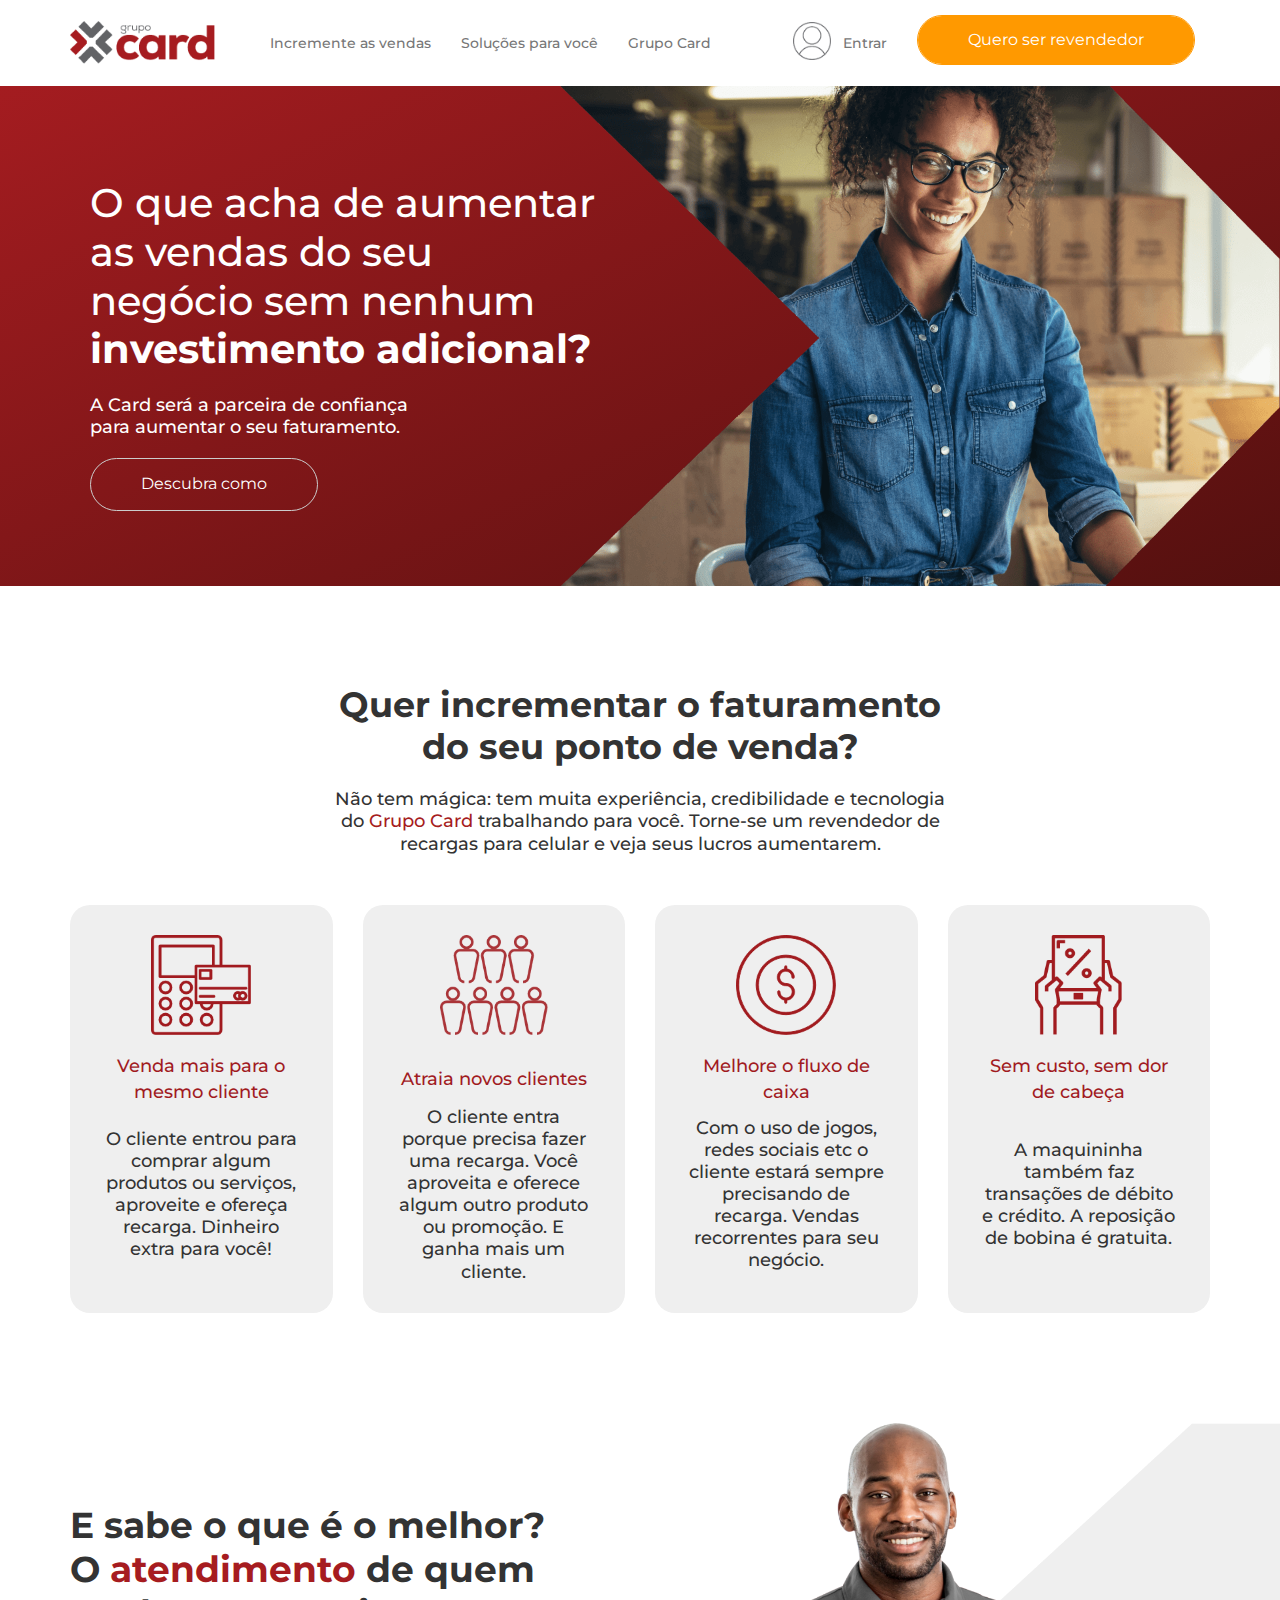
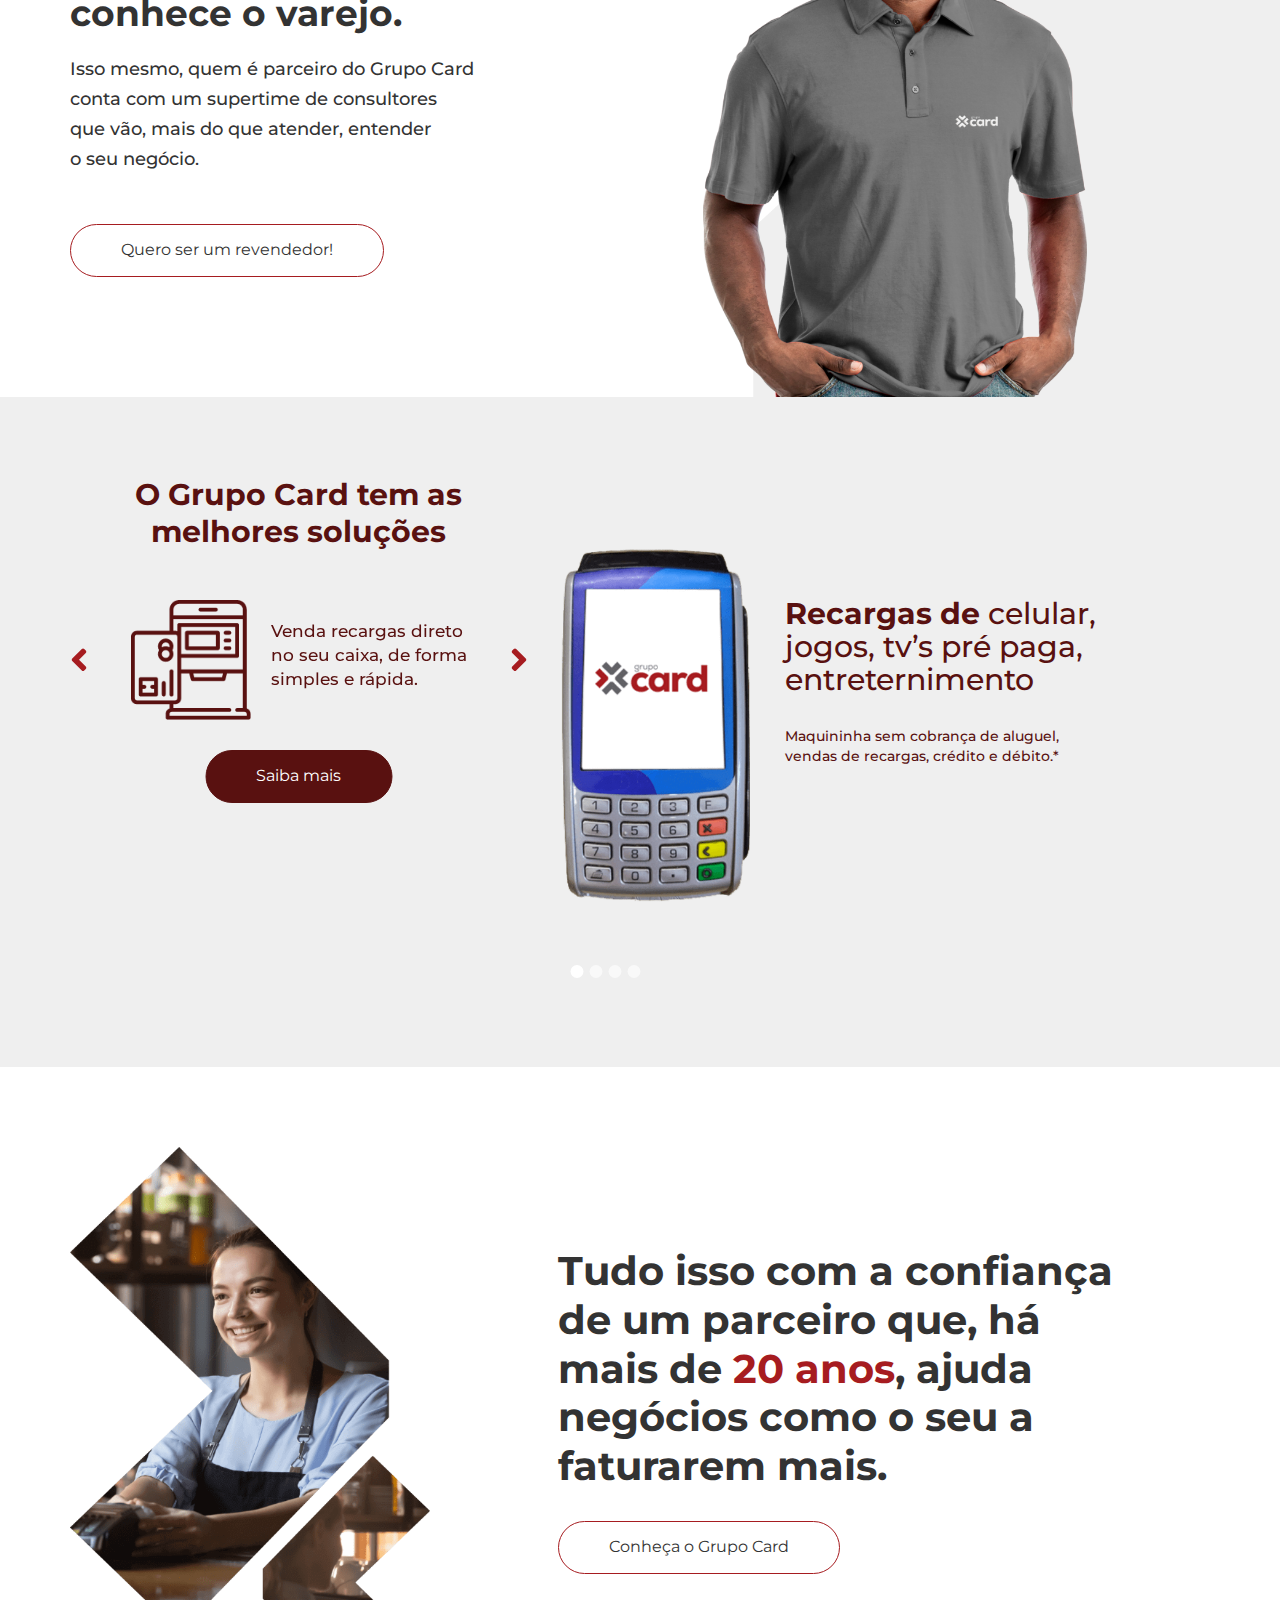
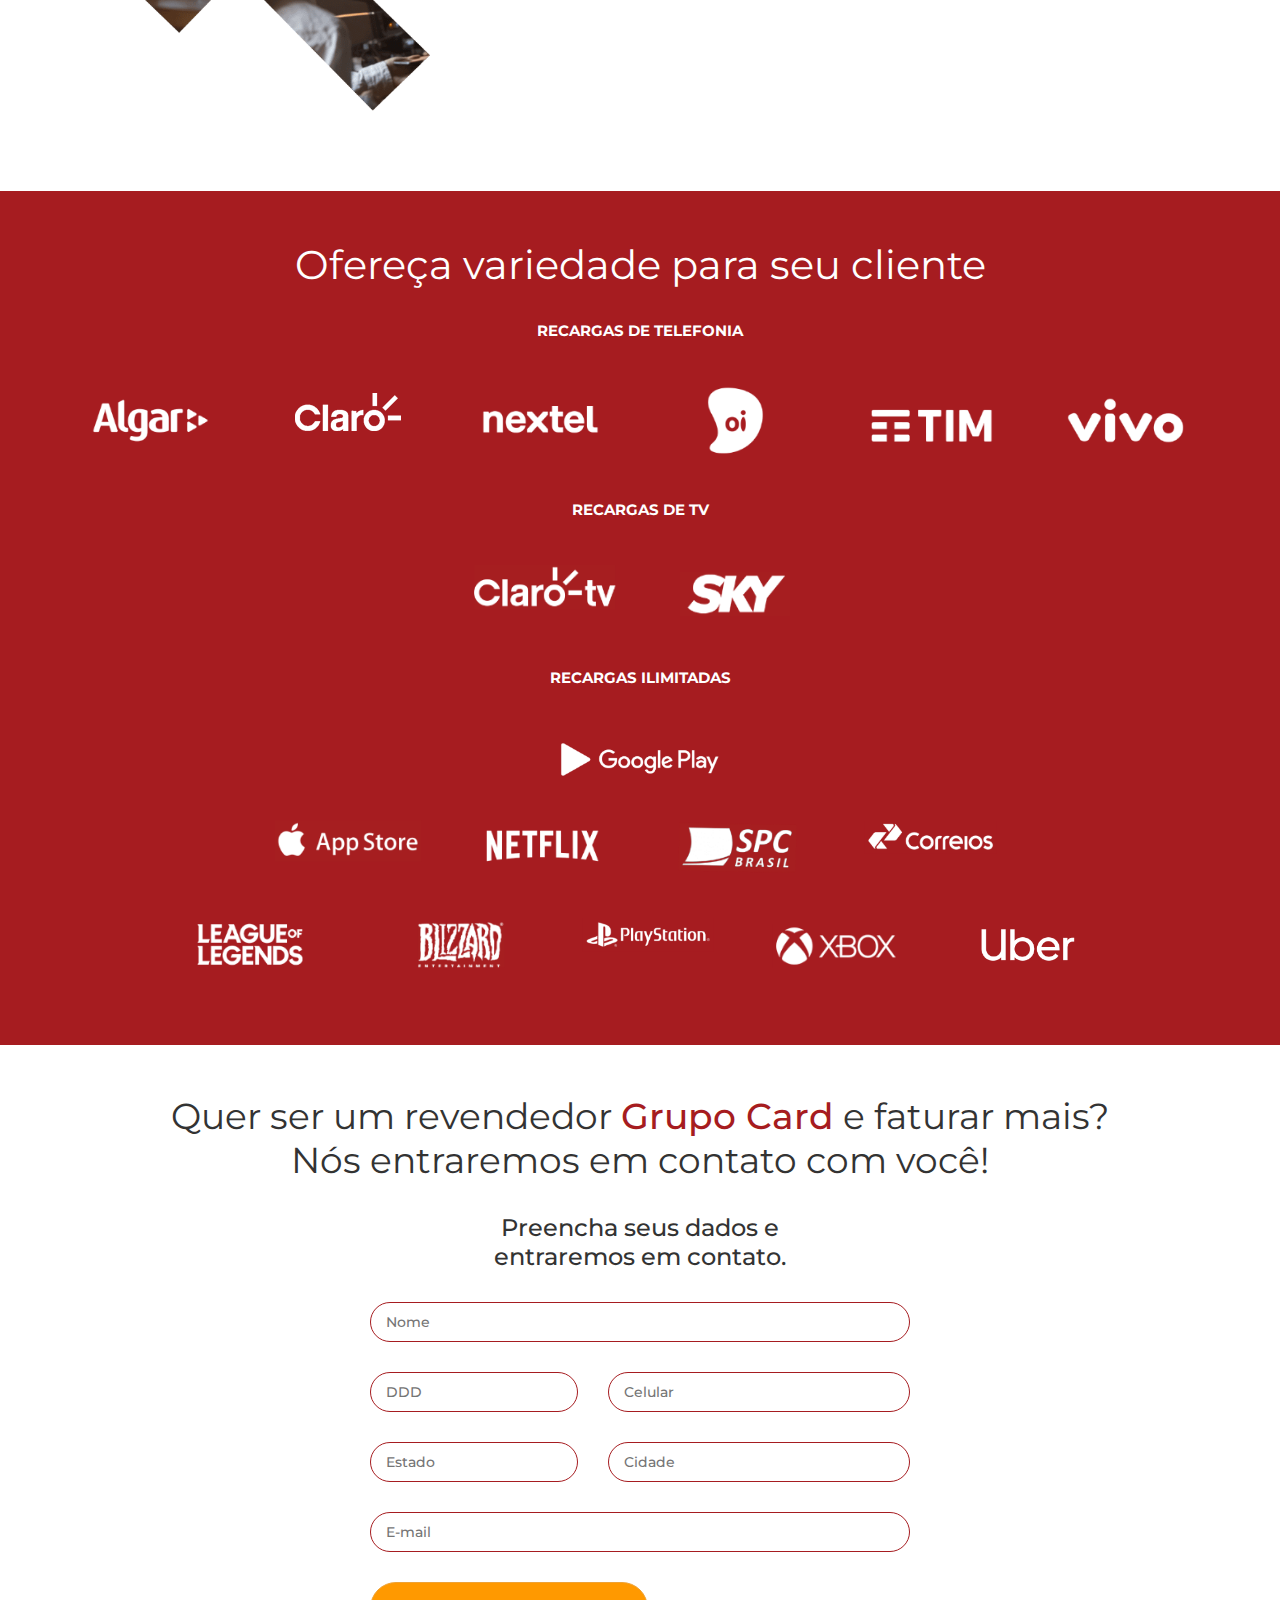
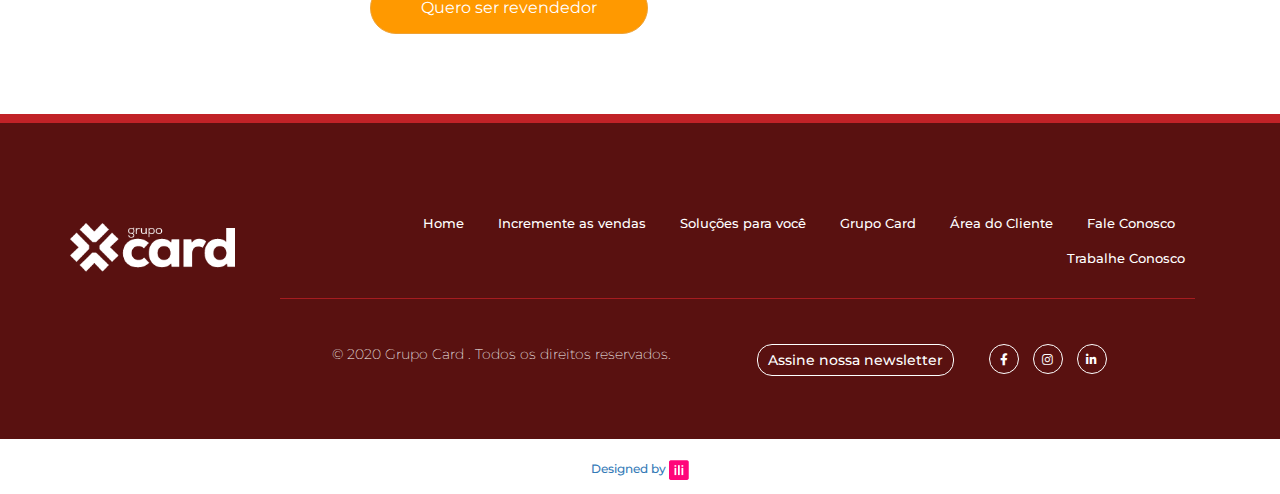
==== src/index.html @ 0e87e066 "Enviando o primeiro arquivo html" ====
﻿<!DOCTYPE html>
<html lang="PT_br">

<head>
    <meta charset="UTF-8">
    <meta name="viewport" content="width=device-width, initial-scale=1.0">
    <title>Home - GrupoCARD</title>

    <link href="https://fonts.googleapis.com/css2?family=Montserrat:wght@300;500;700&display=swap" rel="stylesheet">
    <link rel="stylesheet" href="https://cdnjs.cloudflare.com/ajax/libs/font-awesome/5.13.0/css/all.min.css">
    <link rel="stylesheet" href="https://maxcdn.bootstrapcdn.com/bootstrap/3.3.7/css/bootstrap.min.css">
    <link rel="stylesheet" href="https://cdnjs.cloudflare.com/ajax/libs/OwlCarousel2/2.3.4/assets/owl.carousel.min.css">
    <link rel="stylesheet" href="https://cdnjs.cloudflare.com/ajax/libs/OwlCarousel2/2.3.4/assets/owl.theme.default.min.css">
    <link rel="stylesheet" href="arquivos/all.css">
    <link rel="shortcut icon" href="images/favicon.png" />

</head>
<body>
    <div class="site_wrapper">
        <nav class="navbar navbar-default">
            <div class="container">
                <div class="navbar-header">
                    <button type="button" class="navbar-toggle collapsed" data-toggle="collapse"
                            data-target="#bs-example-navbar-collapse-1" aria-expanded="false">
                        <span class="sr-only">Toggle navigation</span>
                        <span class="icon-bar"></span>
                        <span class="icon-bar"></span>
                        <span class="icon-bar"></span>
                    </button>
                    <a class="navbar-brand" href="">
                        <img src="images/logo.png"="">
                    </a>
                </div>

                <div class="collapse navbar-collapse" id="bs-example-navbar-collapse-1">
                    <ul class="nav navbar-nav">
                        <li id=menu-item-368 class="menu-item menu-item-type-custom menu-item-object-custom current-menu-item current_page_item menu-item-home menu-item-368">
                            <a href=#quero_ser_revendedor aria-current=page>Incremente as vendas</a>
                        </li>
                        <li id=menu-item-369 class="menu-item menu-item-type-custom menu-item-object-custom menu-item-has-children menu-item-369">
                            <a href=#>Soluções para você</a><ul class=sub-menu>
                                <li id=menu-item-371 class="menu-item menu-item-type-post_type menu-item-object-page menu-item-371">
                                    <a href="maquininhas.html">Maquininhas</a>
                                </li>
                                <li id=menu-item-372 class="menu-item menu-item-type-post_type menu-item-object-page menu-item-372">
                                    <a href="debito-e-credito">Debito e Crédito</a>
                                </li>
                                <li id=menu-item-373 class="menu-item menu-item-type-post_type menu-item-object-page menu-item-373">
                                    <a href="recargas-de-celulares">Recargas de celulares</a>
                                </li>
                                <li id=menu-item-374 class="menu-item menu-item-type-post_type menu-item-object-page menu-item-374">
                                    <a href="recargas-web-e-mobile">Recargas web e mobile</a>
                                </li>
                            </ul>
                        </li>
                        <li id=menu-item-370 class="menu-item menu-item-type-post_type menu-item-object-page menu-item-370">
                            <a href="grupo-card">Grupo Card</a>
                        </li>
                    </ul><ul class="nav navbar-nav navbar-right">
                        <li class=login><a href="/area-do-cliente/" target="_blank">Entrar</a></li>
                        <li class="ser_revendedor"><a href="#quero_ser_revendedor" class="btn">Quero ser revendedor</a></li>
                    </ul>
                </div>
            </div>
        </nav>

        <div class="owl-carousel owl-banner">
            <section class="banner" style="background-image: url(images/2020/07/banner_home-1-min.png), linear-gradient(155deg, rgba(164,28,32,1) 0%, rgba(84,16,15,1) 100%)">
                <div class="container">
                    <div class="row">
                        <div class="item">
                            <div class="col-xs-12 col-sm-8 col-md-6">
                                <div class="conteudo">
                                    <h1>
                                        O que acha de aumentar <br class=hidden-xs>as vendas do seu <br class=hidden-xs>negócio sem nenhum <br class=hidden-xs><span>investimento adicional?</span>
                                    </h1>
                                    <p>
                                        A Card será a parceira de confiança <br class=hidden-xs>para aumentar o seu faturamento.
                                    </p>
                                    <a href=/grupo-card/ class="btn btn-default">Descubra como</a>
                                </div>
                            </div>
                        </div>
                    </div>
                </div>
            </section>
        </div>

        <section class=faturamento id=faturamento>
            <div class=container>
                <div class=row>
                    <div class=col-xs-12>
                        <h2 class="text-center">
                            Quer incrementar o faturamento<br class=hidden-xs>do seu ponto de venda?
                        </h2><p class=text-center>
                            Não tem mágica: tem muita experiência, credibilidade e tecnologia<br class=hidden-xs>do <strong>Grupo Card</strong> trabalhando para você. Torne-se um revendedor de<br class=hidden-xs>recargas para celular e veja seus lucros aumentarem.
                        </p>
                    </div>
                </div><div class="row itens">
                    <div class="col-xs-12 col-sm-6 col-md-3">
                        <div class=item>
                            <img src="images/2020/05/icone_maquina.png" alt="Icone de uma maquininha de crédito" class=center-block>
                            <strong class=text-center>Venda mais para o mesmo cliente</strong><p class=text-center><small>O cliente entrou para comprar algum produtos ou serviços, aproveite e ofereça recarga. Dinheiro extra para você!</small></p>
                        </div>
                    </div><div class="col-xs-12 col-sm-6 col-md-3">
                        <div class=item>
                            <img src="images/2020/05/icone_clientes.png" alt="Icone representando clientes juntos" class=center-block>
                            <strong class=text-center>Atraia novos clientes</strong><p class=text-center><small>O cliente entra porque precisa fazer uma recarga. Você aproveita e oferece algum outro produto ou promoção. E ganha mais um cliente.</small></p>
                        </div>
                    </div><div class="col-xs-12 col-sm-6 col-md-3">
                        <div class=item>
                            <img src="images/2020/05/icone_fluxo_caixa.png" alt="Icone de uma moeda" class=center-block>
                            <strong class=text-center>Melhore o fluxo de caixa</strong><p class=text-center><small>Com o uso de jogos, redes sociais etc o cliente estará sempre precisando de recarga. Vendas recorrentes para seu negócio.</small></p>
                        </div>
                    </div><div class="col-xs-12 col-sm-6 col-md-3">
                        <div class=item>
                            <img src="images/2020/05/icone_sem_cuso.png" alt="Icone de um tablet com simbolo de porcentagem" class=center-block>
                            <strong class=text-center>Sem custo, sem dor de cabeça</strong><p class=text-center><small>A maquininha também faz transações de débito e crédito. A reposição de bobina é gratuita.</small></p>
                        </div>
                    </div>
                </div>
            </div>
        </section><section class=revendedor>
            <div class=container>
                <div class=row>
                    <div class="col-xs-12 col-md-6">
                        <h3>
                            E sabe o que é o melhor? <br class=hidden-xs>O <span>atendimento</span> de quem <br class=hidden-xs>conhece o varejo.
                        </h3><p>
                            Isso mesmo, quem é parceiro do Grupo Card <br class=hidden-xs>conta com um supertime de consultores<br class=hidden-xs> que vão, mais do que atender, entender<br class=hidden-xs> o seu negócio.
                        </p><a href=#quero_ser_revendedor class="btn btn-default">Quero ser um revendedor!</a>
                    </div><div class="col-xs-12 hidden-sm hidden-md hidden-lg foto">
                        <img src=images/2020/07/revendedor2-min.png class=img-responsive>
                    </div>
                </div>
            </div>
        </section><section class=maquina>
            <div class=container>
                <div class=row>
                    <div class="col-xs-12 col-sm-8 col-md-5">
                        <h4 class="text-center">O Grupo Card tem as melhores soluções</h4><div class="owl-carousel owl-itens">
                            <div class=item data-bg=images/2020/06/bg_1.png>
                                <div>
                                    <img src=images/2020/06/Grupo-72.png><p>
                                        Venda recargas direto<br>
                                        no seu caixa, de forma<br>
                                        simples e rápida.
                                    </p>
                                </div>
                                <a href=/maquininhas/ class="btn btn-default hidden-xs">Saiba mais</a>
                            </div><div class=item data-bg=images/2020/07/bg_2-2.jpg>
                                <div>
                                    <img src=images/2020/06/Grupo-71.png><p>
                                        Acompanhe suas<br>
                                        vendas e também faça<br>
                                        vendas de recarga <br>
                                        direto no computador.
                                    </p>
                                </div>
                                <a href=/recargas-web-e-mobile/ class="btn btn-default hidden-xs">Saiba mais</a>
                            </div><div class=item data-bg=images/2020/07/bg_3-1.jpg>
                                <div>
                                    <img src=images/2020/07/icone_smartphone.png><p>
                                        Tenha mobilidade e<br>
                                        venda recargas direto<br>
                                        no seu celular.
                                    </p>
                                </div>
                                <a href=/recargas-web-e-mobile/ class="btn btn-default hidden-xs">Saiba mais</a>
                            </div><div class=item data-bg=images/2020/07/bg_4-3.jpg>
                                <div>
                                    <img src=images/2020/07/icone_sim_card-1.png><p>
                                        Você também pode<br>
                                        vender chips das<br>
                                        operadores, e ter um<br>
                                        produto deo giro.
                                    </p>
                                </div>
                                <a href=/recargas-de-celulares/ class="btn btn-default hidden-xs">Saiba mais</a>
                            </div>
                        </div>
                    </div><div class="col-xs-12 col-sm-4 col-md-7">
                        <div id=conteudo0 class=conteudo style="display: none;">
                            <div class=row>
                                <div class="col-xs-4 col-sm-6 col-sm-offset-3 col-md-4 col-md-offset-0">
                                    <img src=images/2020/07/maquininha_touch-min.png class=img-responsive>
                                </div><div class="col-xs-8 col-sm-12 col-md-6">
                                    <h5><strong>Recargas de</strong> celular, jogos, tv&#8217;s pré paga, entreternimento</h5><p>Maquininha sem cobrança de aluguel, vendas de recargas, crédito e débito.*</p><a href=/maquininhas/ class="btn btn-default hidden-sm hidden-md hidden-lg">Saiba mais</a>
                                </div>
                            </div>
                        </div><div id=conteudo1 class=conteudo style="display: none;">
                            <div class=row>
                                <div class="col-xs-12 col-md-8 col-md-offset-4">
                                    <h5>
                                        <span class=realce>Acompanhe</span> suas <br class="hidden-xs hidden-sm">vendas e faça recargas <br class="hidden-xs hidden-sm">pelo computador
                                    </h5><a href=/recargas-web-e-mobile/ class="btn btn-default hidden-sm hidden-md hidden-lg">Saiba mais</a>
                                </div>
                            </div>
                        </div><div id=conteudo2 class=conteudo style="display: none;">
                            <div class=row>
                                <div class="col-xs-12 col-md-8 col-md-offset-4">
                                    <h5>
                                        <span class=realce>Recargas de</span> celular, <br class="hidden-xs hidden-sm">jogos, tv&#8217;s pré paga, entreternimento
                                    </h5><a href=/recargas-web-e-mobile/ class="btn btn-default hidden-sm hidden-md hidden-lg">Saiba mais</a>
                                </div>
                            </div>
                        </div><div id=conteudo3 class=conteudo style="display: none;">
                            <div class=row>
                                <div class="col-xs-12 col-md-8 col-md-offset-4">
                                    <h5>
                                        <span class=realce>Ofereça recargas</span> das principais operadoras
                                    </h5><p>
                                        <img class=img-responsive src=images/2020/07/operadoras.png>
                                    </p><a href=/recargas-de-celulares/ class="btn btn-default hidden-sm hidden-md hidden-lg">Saiba mais</a>
                                </div>
                            </div>
                        </div>
                    </div>
                </div>
            </div>
        </section><section class=sobre>
            <div class=container>
                <div class=row>
                    <div class="col-xs-12 col-sm-5 col-md-4">
                        <img src=images/2020/07/sobre-min.png class="img-responsive center-block">
                    </div><div class="col-xs-12 col-sm-6 col-sm-offset-1 col-md-7 col-md-offset-1">
                        <p>
                            Tudo isso com a confiança <br class=hidden-xs>de um parceiro que, há<br class=hidden-xs>mais de <strong class=color-red>20 anos</strong>, ajuda<br class=hidden-xs>negócios como o seu a <br class=hidden-xs>faturarem mais.
                        </p>
                        <a href=/grupo-card class="btn btn-default">Conheça o Grupo Card</a>
                    </div>
                </div>
            </div>
        </section><section class=recargas>
            <div class=container>
                <div class=row>
                    <div class=col-xs-12>
                        <h5 class="text-center">Ofereça variedade para seu cliente</h5><p class=text-center>RECARGAS DE TELEFONIA</p>
                    </div><div class="col-xs-6 col-sm-4 col-md-2">
                        <img src=images/2020/07/algar.png class="img-responsive center-block">
                    </div><div class="col-xs-6 col-sm-4 col-md-2">
                        <img src=images/2020/07/claro-1.png class="img-responsive center-block">
                    </div><div class="col-xs-6 col-sm-4 col-md-2">
                        <img src=images/2020/07/nextel.png class="img-responsive center-block">
                    </div><div class="col-xs-6 col-sm-4 col-md-2">
                        <img src=images/2020/07/oi-1.png class="img-responsive center-block">
                    </div><div class="col-xs-6 col-sm-4 col-md-2">
                        <img src=images/2020/07/tim-1.png class="img-responsive center-block">
                    </div><div class="col-xs-6 col-sm-4 col-md-2">
                        <img src=images/2020/07/vivo-1.png class="img-responsive center-block">
                    </div>
                </div><div class=row>
                    <div class=col-xs-12>
                        <p class=text-center>RECARGAS DE TV</p>
                    </div><div class="col-xs-6 col-sm-3 col-md-2 col-sm-offset-3 col-md-offset-4">
                        <img src=images/2020/07/claro-tv.png class="img-responsive center-block">
                    </div><div class="col-xs-6 col-sm-3 col-md-2 ">
                        <img src=images/2020/07/sky.png class="img-responsive center-block">
                    </div>
                </div><div class=row>
                    <div class=col-xs-12>
                        <p class=text-center>RECARGAS ILIMITADAS</p>
                    </div><div class="col-xs-12 col-sm-2 col-sm-offset-5 col-md-2 col-md-offset-5">
                        <img src=images/2020/07/google_play_bigger.png class="img-responsive center-block bigger">
                    </div>
                </div><div class=row>
                    <div class="col-xs-6 col-sm-2 col-md-2 col-sm-offset-2 col-md-offset-2 ">
                        <img src=images/2020/07/app_store.png class="img-responsive center-block">
                    </div><div class="col-xs-6 col-sm-2 col-md-2  ">
                        <img src=images/2020/07/netflix-1.png class="img-responsive center-block">
                    </div><div class="col-xs-6 col-sm-2 col-md-2  ">
                        <img src=images/2020/07/spc.png class="img-responsive center-block">
                    </div><div class="col-xs-6 col-sm-2 col-md-2  ">
                        <img src=images/2020/07/correios.png class="img-responsive center-block">
                    </div>
                </div><div class=row>
                    <div class="col-xs-6 col-sm-2 col-md-2 col-sm-offset-1 col-md-offset-1">
                        <img src=images/2020/07/league_of_legends-1.png class="img-responsive center-block">
                    </div><div class="col-xs-6 col-sm-2 col-md-2 ">
                        <img src=images/2020/07/blizzard.png class="img-responsive center-block">
                    </div><div class="col-xs-6 col-sm-2 col-md-2 ">
                        <img src=images/2020/07/play.png class="img-responsive center-block">
                    </div><div class="col-xs-6 col-sm-2 col-md-2 ">
                        <img src=images/2020/07/xbox.png class="img-responsive center-block">
                    </div><div class="col-xs-6 col-sm-2 col-md-2 ">
                        <img src=images/2020/07/uber-1.png class="img-responsive center-block">
                    </div>
                </div>
            </div>
        </section><section class=contato id=quero_ser_revendedor>
            <div class=container>
                <div class=row>
                    <div class=col-xs-12>
                        <h6 class="text-center">
                            Quer ser um revendedor <span class=color-red>Grupo Card</span> e faturar mais? <br>Nós entraremos em contato com você!
                        </h6><p class=text-center>Preencha seus dados e <br>entraremos em contato.</p>
                    </div>
                </div><div class="col-xs-12 col-sm-8 col-sm-offset-2 col-md-6 col-md-offset-3">
                    <div class=row>
                        <div role= form class=wpcf7 id=wpcf7-f20-o1 lang=pt-BR dir=ltr>
                            <div class=screen-reader-response role=alert aria-live=polite></div><form action=/grupocard/#wpcf7-f20-o1 method=post class="wpcf7-form init" novalidate=novalidate>
                                <div style="display: none;">
                                    <input type=hidden name=_wpcf7 value=20>
                                    <input type=hidden name=_wpcf7_version value=5.2>
                                    <input type=hidden name=_wpcf7_locale value=pt_BR>
                                    <input type=hidden name=_wpcf7_unit_tag value=wpcf7-f20-o1>
                                    <input type=hidden name=_wpcf7_container_post value=0>
                                    <input type=hidden name=_wpcf7_posted_data_hash value>
                                    <input type=hidden name=_wpcf7_recaptcha_response value>
                                </div><div class="col-xs-12 form-group">
                                    <span class="wpcf7-form-control-wrap your-name">
                                        <input type=text name=your-name value size=40 class="wpcf7-form-control wpcf7-text wpcf7-validates-as-required" aria-required=true aria-invalid=false placeholder=Nome>
                                    </span>
                                </div><div class="col-xs-4 col-sm-5 form-group">
                                    <span class="wpcf7-form-control-wrap your-ddd">
                                        <input type=tel name=your-ddd value size=40 class="wpcf7-form-control wpcf7-text wpcf7-tel wpcf7-validates-as-required wpcf7-validates-as-tel" aria-required=true aria-invalid=false placeholder=DDD>
                                    </span>
                                </div><div class="col-xs-8 col-sm-7 form-group">
                                    <span class="wpcf7-form-control-wrap your-cel">
                                        <input type=tel name=your-cel value size=40 class="wpcf7-form-control wpcf7-text wpcf7-tel wpcf7-validates-as-required wpcf7-validates-as-tel" aria-required=true aria-invalid=false placeholder=Celular>
                                    </span>
                                </div><div class="col-xs-12 col-sm-5 form-group">
                                    <span class="wpcf7-form-control-wrap estado">
                                        <input type=text name=estado value size=40 class="wpcf7-form-control wpcf7-text wpcf7-validates-as-required" aria-required=true aria-invalid=false placeholder=Estado>
                                    </span>
                                </div><div class="col-xs-12 col-sm-7 form-group">
                                    <span class="wpcf7-form-control-wrap cidade">
                                        <input type=text name=cidade value size=40 class="wpcf7-form-control wpcf7-text wpcf7-validates-as-required" aria-required=true aria-invalid=false placeholder=Cidade>
                                    </span>
                                </div><div class="col-xs-12 form-group">
                                    <span class="wpcf7-form-control-wrap your-email">
                                        <input type=email name=your-email value size=40 class="wpcf7-form-control wpcf7-text wpcf7-email wpcf7-validates-as-required wpcf7-validates-as-email" aria-required=true aria-invalid=false placeholder=E-mail>
                                    </span>
                                </div><div class=col-xs-12>
                                    <input type=submit value="Quero ser revendedor" class="wpcf7-form-control wpcf7-submit btn btn-warning">
                                </div><div class=clearfix></div><div class=wpcf7-response-output role=alert aria-hidden=true></div>
                            </form>
                        </div>
                    </div>
                </div>
            </div>
        </section><footer>
            <div class=container>
                <div class=row>
                    <div class="col-xs-12 col-md-2">
                        <img src="images/logo_footer.png?x83259&amp;v=10" class="img-responsive footer-logo">
                    </div><div class="col-xs-12 col-md-10">
                        <div class=col-xs-12>
                            <ul id=menu-menu-rodape class="list-unstyled menu-footer">
                                <li id=menu-item-365 class="menu-item menu-item-type-post_type menu-item-object-page menu-item-home current-menu-item page_item page-item-7 current_page_item menu-item-365">
                                    <a href=/ aria-current=page>Home</a>
                                </li>
                                <li id=menu-item-366 class="menu-item menu-item-type-custom menu-item-object-custom current-menu-item current_page_item menu-item-home menu-item-366">
                                    <a href=/#quero_ser_revendedor aria-current=page>Incremente as vendas</a>
                                </li>
                                <li id=menu-item-367 class="menu-item menu-item-type-post_type menu-item-object-page menu-item-367">
                                    <a href=/maquininhas />Soluções para você</a>
                                </li>
                                <li id=menu-item-364 class="menu-item menu-item-type-post_type menu-item-object-page menu-item-364">
                                    <a href=/grupo-card />Grupo Card</a>
                                </li>
                                <li id=menu-item-363 class="menu-item menu-item-type-custom menu-item-object-custom menu-item-363">
                                    <a href=/area-do-cliente />Área do Cliente</a>
                                </li>
                                <li id=menu-item-361 class="menu-item menu-item-type-post_type menu-item-object-page menu-item-361">
                                    <a href=/contato />Fale Conosco</a>
                                </li>
                                <li id=menu-item-362 class="menu-item menu-item-type-custom menu-item-object-custom menu-item-362">
                                    <a target=_blank rel="noopener noreferrer" href=https://grupocard.pandape.com.br />Trabalhe Conosco</a>
                                </li>
                            </ul>
                        </div><div class="col-xs-12 col-md-6 text-left atendimento-footer">
                            <p class=text-center>© 2020 Grupo Card . Todos os direitos reservados.</p>
                        </div><div class="col-xs-12 col-md-3 text-center">
                            <a class=newsletter href=javascript:void(0)>Assine nossa newsletter</a>
                        </div><div class="col-xs-12 col-md-3">
                            <ul class="list-unstyled list-inline redes-sociais">
                                <li>
                                    <a href=https://www.facebook.com/grupocardoficial/ target=_blank>
                                        <i class="fab fa-facebook-f"></i>
                                    </a>
                                </li>
                                <li>
                                    <a href="https://www.instagram.com/grupocard_oficial/?hl=pt-br" target=_blank>
                                        <i class="fab fa-instagram"></i>
                                    </a>
                                </li>
                                <li>
                                    <a href=https://www.linkedin.com/company/grupocard/ target=_blank>
                                        <i class="fab fa-linkedin-in"></i>
                                    </a>
                                </li>
                            </ul>
                        </div>
                    </div>
                </div>
            </div>
        </footer><div>
            <div class=container>
                <div class="col-xs-12 copyright">
                    <p class=text-center>
                        <a href=https://agenciaili.com.br/ target=_blank>
                            <small>
                                Designed by
                            </small>
                            <img src=images/ili.png width=20="Agência Ili - Marketing Digital: SEO, Links Patrocinados, Facebook Ads e outros" title="Agência Ili - Marketing Digital: SEO, Links Patrocinados, Facebook Ads e outros">
                        </a>
                    </p>
                </div>
            </div>
        </div><div class=blur></div><div class=popup_newsletter>
            <div class= title>
                <span class=close>X</span>
                <img src=images/logo.png>
            </div><div class=content>
                <h3>
                    Cadastre-se e receba
                    <strong>nossa newsletter</strong>
                </h3><div role= form class=wpcf7 id=wpcf7-f133-o2 lang=pt-BR dir=ltr>
                    <div class=screen-reader-response role=alert aria-live=polite></div><form action=/grupocard/#wpcf7-f133-o2 method=post class="wpcf7-form init" novalidate=novalidate>
                        <div style="display: none;">
                            <input type=hidden name=_wpcf7 value=133>
                            <input type=hidden name=_wpcf7_version value=5.2>
                            <input type=hidden name=_wpcf7_locale value=pt_BR>
                            <input type=hidden name=_wpcf7_unit_tag value=wpcf7-f133-o2>
                            <input type=hidden name=_wpcf7_container_post value=0>
                            <input type=hidden name=_wpcf7_posted_data_hash value>
                            <input type=hidden name=_wpcf7_recaptcha_response value>
                        </div><p>
                            <span class="wpcf7-form-control-wrap your-name">
                                <input type=text name=your-name value size=40 class="wpcf7-form-control wpcf7-text wpcf7-validates-as-required" aria-required=true aria-invalid=false placeholder=Nome>
                            </span><span class="wpcf7-form-control-wrap your-email">
                                <input type=email name=your-email value size=40 class="wpcf7-form-control wpcf7-text wpcf7-email wpcf7-validates-as-required wpcf7-validates-as-email" aria-required=true aria-invalid=false placeholder=Email>
                            </span><input type=submit value=Cadastrar class="wpcf7-form-control wpcf7-submit">
                        </p><div class=wpcf7-response-output role=alert aria-hidden=true></div>
                    </form>
                </div>
            </div>
        </div>
    </div>
    <script src=https://code.jquery.com/jquery-3.4.1.min.js></script>
    <script src=https://maxcdn.bootstrapcdn.com/bootstrap/3.3.7/js/bootstrap.min.js></script>
    <script src=https://cdnjs.cloudflare.com/ajax/libs/OwlCarousel2/2.3.4/owl.carousel.min.js></script>
    <script>
        var width = $(window).width();

        $('.owl-banner').owlCarousel({
            loop: true,
            nav: true,
            items: 1,
            navText: [
                '<i class="fa fa-angle-left" aria-hidden=true></i>',
                '<i class="fa fa-angle-right" aria-hidden=true></i>'
            ],
        })

        owl = $(".owl-itens").owlCarousel({
            loop: false,
            nav: true,
            items: 1,
            navText: [
                '<i class="fa fa-angle-left" aria-hidden=true></i>',
                '<i class="fa fa-angle-right" aria-hidden=true></i>'
            ],
            responsive: {
                0: {
                    autoHeight: true,
                    dots: false
                },
                768: {
                    autoHeight: true,
                    dots: false
                },
                1024: {
                    autoHeight: false,
                    dots: true
                }
            }
        });

        // if(width < 1024){
        //     $('.texto-extra-desktop').hide();
        // }

        var dataBgInicial = $('.owl-itens .owl-item').eq(0).find('.item').attr('data-bg');
        // $('.maquina').css('background-image', 'url("'+ dataBgInicial +'")');
        $('#conteudo0').show();
        owl.on('changed.owl.carousel', function (e) {
            var itemIndex = e.item.index;
            $('.maquina .conteudo').hide();
            $('.maquina #conteudo' + itemIndex).show();

            if (width >= 768) {
                if (itemIndex > 0) {
                    var dataBg = $('.owl-itens .owl-item').eq(itemIndex).find('.item').attr('data-bg');
                    $('.maquina').css('background-image', 'url("' + dataBg + '")');
                } else {
                    $('.maquina').css('background-image', 'none');
                }
            }

            // console.log(width, itemIndex);
            // if(width >= 768 && itemIndex > 0){
            //     $('.texto-extra-desktop').css('display', 'block!important');
            // }else{
            //     $('.texto-extra-desktop').hide();
            // }

            // if(width >= 1024 && itemIndex < 3){
            //     $('.texto-extra-desktop').show();
            // }else{
            //     $('.texto-extra-desktop').hide();
            // }
        });

        $('.newsletter, .close').click(function () {
            $('body, .popup_newsletter, .blur').toggleClass('actived');
        });</script>
    <!--<script>
        var $_Huggy = {
            defaultCountry: '+55',
            widget_id: '7881',
            company: '12745'
        };
        (function (i, s, o, g, r, a, m) {
            i[r] = {
                context: {
                    id: '8b7db034fa48207a00ab2b13d954a392'
                }
            };
            a = o;
            o = s.createElement(o);
            o.async = 1;
            o.src = g;
            m = s.getElementsByTagName(a)[0];
            m.parentNode.insertBefore(o, m);
        })(window, document, 'script', 'https://js.huggy.chat/widget.min.js', 'pwz');
        // End code Huggy.chat</script>-->
    <!--<script src='/wp-content/plugins/jetpack/_inc/build/photon/photon.min.js?x83259&amp;ver=20191001'></script>
    <script>var wpcf7 = { "apiSettings": { "root": "https:\/\/dev-ili.com.br\/grupocard\/wp-json\/contact-form-7\/v1", "namespace": "contact-form-7\/v1" }, "cached": "1" };</script>
    <script src='/wp-content/plugins/contact-form-7/includes/js/scripts.js?x83259&amp;ver=5.2'></script>
    <script src='https://www.google.com/recaptcha/api.js?render=6LffRbIZAAAAAGXGr8qEjHyBTH9oTMxx3aSHfZNx&#038;ver=3.0'></script>
    <script>var wpcf7_recaptcha = { "sitekey": "6LffRbIZAAAAAGXGr8qEjHyBTH9oTMxx3aSHfZNx", "actions": { "homepage": "homepage", "contactform": "contactform" } };</script>
    <script src='/wp-content/plugins/contact-form-7/modules/recaptcha/script.js?x83259&amp;ver=5.2'></script>
    <script src='/wp-includes/js/wp-embed.min.js?x83259&amp;ver=5.4.2'></script>-->
    <!--<script src=https://stats.wp.com/e-202030.js async= async defer= defer></script>-->
    <!--<script>
        _stq = window._stq || [];
        _stq.push(['view', { v: 'ext', j: '1:8.7.1', blog: '180303642', post: '7', tz: '0', srv: 'dev-ili.com.br' }]);
        _stq.push(['clickTrackerInit', '180303642', '7']);</script>-->
</body>
</html>
---- src/arquivos/all.css ----
*{
    outline: 0!important;
}

body {
    margin: 0;
    padding: 0;
}
@font-face {
    font-family: rimbo;
    font-weight: 500;
    src: url(./fonts/Rimbo-Regular.otf) format("opentype");
}
a,
div,
h1,
h2,
h3,
h4,
h5,
h6,
input,
li,
p,
span,
strong,
textarea {
    font-family: PROXIMANOVA, Montserrat;
    font-weight: 500;
}
body {
    font-family: Montserrat, sans-serif;
}
.color-red {
    color: #a61c20;
}
.btn {
    border-radius: 100px;
    padding: 10px 35px;
    font-size: 16px;
}
.btn:active,
.btn:focus {
    background: #fff !important;
    box-shadow: none;
}
.btn-default {
    background: 0 0;
}
.btn-default:hover {
    background: 0 0;
}
.btn-warning {
    background-color: #f90;
}
.form-group input {
    border-radius: 100px;
    border: solid 1px #a61c20;
    background-color: #fff;
    height: 40px;
    width: 100%;
    padding-left: 15px;
}
hr {
    border-color: #707070;
    margin: 30px 0;
}
@media (min-width: 1200px) {
    hr {
        margin: 50px 0;
    }
}
.owl-carousel {
    position: relative;
}
.owl-carousel .owl-nav .owl-next,
.owl-carousel .owl-nav .owl-prev {
    position: absolute;
    top: 50%;
    transform: translateY(-50%);
    -webkit-transform: translateY(-50%);
    color: inherit;
    background: 0 0;
    border: none;
    z-index: 100;
    outline: 0;
}
.owl-carousel .owl-nav .owl-next:hover,
.owl-carousel .owl-nav .owl-prev:hover {
    background: 0 0;
}
.owl-carousel .owl-nav .owl-next i,
.owl-carousel .owl-nav .owl-prev i {
    font-size: 36px;
    color: #fff;
}
.owl-carousel .owl-nav .owl-prev {
    left: 5px;
}
@media (min-width: 1200px) {
    .owl-carousel .owl-nav .owl-prev {
        left: 50px;
    }
}
.owl-carousel .owl-nav .owl-next {
    right: 5px;
}
@media (min-width: 1200px) {
    .owl-carousel .owl-nav .owl-next {
        right: 50px;
    }
}

.maquina .owl-carousel .owl-nav .owl-next,
.maquina .owl-carousel .owl-nav .owl-prev {
    position: absolute;
    top: 60px;
    transform: translateY(-50%);
    -webkit-transform: translateY(-50%);
    color: inherit;
    background: 0 0;
    border: none;
    z-index: 100;
    outline: 0;
}

.maquina .owl-carousel .owl-nav .owl-next i,
.maquina .owl-carousel .owl-nav .owl-prev i {
    font-size: 36px;
    color: #a61c20;
}
.maquina .owl-carousel .owl-nav .owl-prev {
    left: 0px;
}
@media (min-width: 1200px) {
    /* .maquina  .owl-carousel .owl-nav .owl-prev {
        left: 50px;
    } */
}
.maquina .owl-carousel .owl-nav .owl-next {
    right: 0px;
}
@media (min-width: 1200px) {
    /* .maquina .owl-carousel .owl-nav .owl-next {
        right: 50px;
    } */
}

.maquina .owl-carousel .owl-dots{
    transform: translateX(100%);
    margin-left: -33%;
    width: 100%;
    margin-top: 130px;
}

.navbar {
    margin: 0;
}
.navbar.navbar-default {
    background: #fff;
    border: 0;
}
.navbar .navbar-header .navbar-brand {
    height: auto;
}
.navbar .navbar-header .navbar-toggle {
    margin: 26px 15px;
    border-color: #fff;
}
.navbar .navbar-header .navbar-toggle .icon-bar {
    background-color: #a61c20;
}
.navbar ul {
    margin-top: 0;
    margin-bottom: 0;
}

@media (max-width: 1024px) {
    .navbar ul.navbar-right{
        margin-top: 10px;
    }
}

.navbar ul li {
    position: relative;
}
@media (min-width: 1200px) {
    .navbar ul li {
        padding: 33px 15px;
    }
    .navbar ul li a:not(.btn) {
        padding: 0;
    }
}
@media (min-width: 991px) {
    .navbar ul li > ul {
        position: absolute;
        display: none;
        padding: 15px;
    }
}
.navbar ul li > ul {
    padding: 0 25px;
    background: #fff;
    width: 250px;
    list-style: none;
    z-index: 2;
}
.navbar ul li > ul li {
    padding: 5px 0;
}
.navbar ul li > ul li a {
    color: #333 !important;
    text-decoration: none;
}
.navbar ul li:hover > ul {
    display: inline-block;
}
.navbar ul li:hover > ul > li a {
    color: #000 !important;
}
.navbar ul li a.btn-warning {
    color: #fff;
    width: fit-content;
}
.navbar ul li.login {
    padding-left: 45px;
}
.navbar ul li.login:before {
    content: "";
    display: inline-block;
    width: 38px;
    height: 38px;
    position: absolute;
    left: 15px;
    top: 0;
    background: url(../images/icone_usuario.png);
    background-size: contain;
}
.navbar ul li.ser_revendedor a {
    border: 1px solid #f90;
    overflow: hidden;
    color: transparent;
    position: relative;
    background: 0 0;
}
.navbar ul li.ser_revendedor a::before {
    content: "";
    width: 100%;
    height: 100%;
    position: absolute;
    top: 0;
    left: 0;
    display: block;
    background: #f90;
    z-index: 1;
    border-radius: 20px;
    transition: 0.4s;
}
.navbar ul li.ser_revendedor a::after {
    content: "Quero ser revendedor";
    position: absolute;
    left: 50%;
    transform: translateX(-50%);
    z-index: 2;
    color: #fff;
}
.navbar ul li.ser_revendedor a:hover::before {
    left: 100%;
}
.navbar ul li.ser_revendedor a:hover::after {
    color: #333;
}
.navbar ul.navbar-right li:last-of-type {
    padding: 15px;
}
.navbar-brand > img {
    width: 145px;
}
@media (max-width: 992px) {
    .navbar-nav > li {
        float: none;
    }
    .navbar-nav {
        float: none !important;
    }
}
@media (max-width: 1024px) {
    .navbar .navbar-collapse .navbar-nav li a {
        font-size: 13px;
    }
    .navbar-header {
        float: none;
    }
    .navbar-left,
    .navbar-right {
        float: none !important;
    }
    .navbar-toggle {
        display: block;
    }
    .navbar-collapse {
        border-top: 1px solid transparent;
    }
    .navbar-fixed-top {
        top: 0;
        border-width: 0 0 1px;
    }
    .navbar-collapse.collapse {
        display: none !important;
    }
    .navbar-nav {
        margin-top: 7.5px;
    }
    .navbar-nav > li > a {
        padding-top: 10px;
        padding-bottom: 10px;
    }
    .collapse.in {
        display: block !important;
    }
}
@media (min-width: 1024px) {
    ul.navbar-nav {
        padding-left: 25px;
    }
    .navbar ul li.login:before {
        left: -5px;
        top: 22px;
    }
}
@media (min-width: 1024px) and (max-width: 1199px) {
    .navbar-right {
        position: absolute;
        right: 15px;
    }
    .navbar-nav > li > a {
        line-height: 43px;
    }
    .navbar ul li.ser_revendedor a {
        line-height: 17px;
        padding: 0 15px;
    }
    .navbar ul li.login:before {
        display: none;
    }
}
@media (min-width: 1200px) {
    .navbar .navbar-header .navbar-brand {
        margin-top: 6px;
    }
}
footer {
    margin-top: 50px;
    padding: 30px 0;
    background-color: #591110;
    border-top: 9px solid #c12227;
}
@media (min-width: 768px) {
    footer {
        padding: 50px 0;
    }
}
@media (min-width: 1200px) {
    footer {
        margin-top: 80px;
    }
}
footer .menu-footer {
    padding-top: 20px;
    padding-bottom: 30px;
    margin-bottom: 25px;
    text-align: left;
}
footer .menu-footer li {
    padding: 0 10px;
}
footer .menu-footer li a {
    font-size: 13px;
}
@media (min-width: 991px) {
    footer .menu-footer {
        text-align: right;
        margin-bottom: 45px;
    }
}
footer ul {
    margin-top: 20px;
    margin-bottom: 0;
    border-bottom: 1px solid #a61c20;
}
footer ul li {
    margin-bottom: 15px;
    margin-right: 10px;
}

footer ul li:last-child{
    margin-right: 0;
}

footer ul li:last-of-type {
    margin-bottom: 0;
}
@media (min-width: 768px) {
    footer ul li {
        display: inline-block;
        padding-right: 5px;
        padding-left: 5px;
    }
}
footer ul li a {
    color: #fff;
}
footer ul li a:hover,
footer ul li a:focus,
footer ul li a:active {
    color: #fff;
}
@media (min-width: 1200px) {
    footer ul li a {
        font-size: 12px;
    }
}
footer p {
    color: #fff;
}
footer .redes-sociais {
    margin: 0;
    border: none;
    text-align: center;
}
@media (min-width: 1200px) {
    footer .redes-sociais {
        text-align: left;
    }
}
footer .redes-sociais li {
    width: 30px;
    height: 30px;
    border: 1px solid #fff;
    border-radius: 50%;
    display: inline-flex;
    align-items: center;
    justify-content: center;
}
footer .redes-sociais li a {
    color: #fff;
}
footer .atendimento-footer p {
    font-weight: 200;
}
footer .atendimento-footer p strong {
    font-weight: 700;
    font-size: 17px;
}
footer .atendimento-footer p a {
    color: #fff;
    font-weight: 700 !important;
}
footer .footer-logo {
    margin-top: 50px;
    width: 150px !important;
}
@media (min-width: 991px) {
    footer .footer-logo {
        width: 230px !important;
    }
}
footer .newsletter {
    padding: 5px 10px;
    color: #fff;
    border: 1px solid #fff;
    border-radius: 15px;
    text-decoration: none;
    display: inline-block;
    margin: 10px 0;
}
@media (min-width: 768px) {
    footer .newsletter {
        margin: 0;
    }
}
.popup_newsletter {
    display: none;
    z-index: 999;
    position: fixed;
    top: 20px;
    background: #fff;
    width: 90%;
    left: 50%;
    transform: translateX(-50%);
}
.popup_newsletter.actived {
    display: block;
}
.popup_newsletter .title {
    background: #c12227;
    text-align: center;
    padding: 15px 0;
    position: relative;
}
.popup_newsletter .title .close {
    color: #fff;
    position: absolute;
    top: 15px;
    right: 15px;
    text-shadow: none;
    opacity: 1;
    cursor: pointer;
}
.popup_newsletter .title img {
    filter: brightness(0) invert(1);
    width: 120px;
}
.popup_newsletter .content {
    text-align: left;
    padding: 60px 35px;
}
.popup_newsletter .content input {
    border: 1px solid #c12227;
    padding: 7px 15px;
    border-radius: 20px;
    margin: 10px 0;
    width: 100%;
}
.popup_newsletter .content input[type="submit"] {
    background: #f90;
    color: #fff;
    border: none;
    position: relative;
    /* left: 100%;
    transform: translateX(-100%); */
}
.popup_newsletter .content h3 {
    font-size: 19px;
    position: relative;
}
.popup_newsletter .content h3 strong {
    font-weight: 700;
    display: block;
}
.popup_newsletter .content h3::before {
    content: "";
    border: solid #a61c20;
    border-width: 0 5px 5px 0;
    display: inline-block;
    padding: 4px;
    transform: rotate(-45deg);
    -webkit-transform: rotate(-45deg);
    position: absolute;
    left: -17px;
    top: 7px;
}
.popup_newsletter .content p {
    font-size: 15px;
}
@media (min-width: 768px) {
    .popup_newsletter {
        max-width: 500px;
        margin: 15px;
        /* max-width: 310px; */
    }
    .popup_newsletter .content {
        padding: 100px 70px;
    }
    .popup_newsletter .content input {
        width: 100%;
    }
    .popup_newsletter .content input[type="submit"] {
        width: auto;
    }
    .popup_newsletter .content h3 {
        font-size: 24px;
    }
    .popup_newsletter .content h3::before {
        border-width: 0 8px 8px 0;
        padding: 6px;
        left: -30px;
    }
    .popup_newsletter .content p {
        font-size: 17px;
    }
}
.blur {
    display: none;
    background-color: rgba(0, 0, 0, 0.7);
    position: fixed;
    left: 0;
    right: 0;
    top: 0;
    bottom: 0;
    height: 100vh;
    z-index: 99;
}
.blur.actived {
    display: block;
}
body.actived {
    overflow: hidden;
}
@media (min-width: 768px) {
    .whatsapp_input {
        position: fixed;
        right: 0;
        z-index: 88;
        background: #fff;
        bottom: 50px;
        padding: 10px 15px 10px 55px;
        border: 1px solid red;
        margin-right: -1px;
        border-radius: 60px 0 0 60px;
        color: #333;
        text-decoration: none;
    }
    .whatsapp_input::before {
        content: "";
        width: 30px;
        height: 30px;
        background-image: url(../images/whats.png);
        background-position: center;
        background-repeat: no-repeat;
        background-size: contain;
        position: absolute;
        left: 15px;
        top: 14px;
    }
    .whatsapp_input:hover {
        text-decoration: none;
        color: initial;
    }
}
.banner {
    background-color: linear-gradient(90deg, #981a1d 0, #551010 100%);
}
@media (min-width: 768px) {
    .banner {
        height: 500px;
        background-repeat: no-repeat;
        background-size: cover;
        background-position: right -200px center;
    }
}
@media (min-width: 1200px) {
    .banner {
        background-position: center;
    }
}
.banner .owl-carousel .owl-nav .owl-next i,
.banner .owl-carousel .owl-nav .owl-prev i {
    color: #fff;
}
.banner .conteudo {
    padding: 50px 0;
}
@media (min-width: 768px) {
    .banner .conteudo {
        padding: 93px 0;
    }
}
.banner .conteudo h1 {
    color: #fff;
    margin: 0 0 20px 0;
    padding: 0 20px;
    font-size: 30px;
}
.banner .conteudo h1 span {
    font-weight: 700;
}
@media (min-width: 1200px) {
    .banner .conteudo h1 {
        font-size: 40px;
        line-height: 1.22;
    }
}
.banner .conteudo p {
    color: #fff;
    margin: 0 0 20px 0;
    padding: 0 20px;
    font-size: 18px;
    line-height: 1.23;
}
.banner .conteudo .btn {
    color: #fff;
    margin-left: 20px;
}

.banner .conteudo .btn:focus,
.banner .conteudo .btn:active{
    color: #591110
}

@media (min-width: 1200px) {
    .banner .conteudo .btn {
        padding: 15px 55px;
    }
}
.faturamento {
    margin-top: 50px;
}
@media (min-width: 1200px) {
    .faturamento {
        margin-top: 80px;
    }
}
.faturamento h2 {
    margin: 0 0 20px 0;
}
@media (min-width: 1200px) {
    .faturamento h2 {
        font-size: 35px;
        font-weight: 400;
        font-stretch: normal;
        font-style: normal;
        line-height: 1.2;
    }
}
.faturamento p {
    margin-bottom: 0;
}
.faturamento p strong {
    color: #a61c20;
}
@media (min-width: 1200px) {
    .faturamento p {
        font-size: 18px;
        line-height: 1.23;
    }
}
.faturamento .itens {
    margin-top: 50px;
}
.faturamento .itens .col-xs-12 {
    margin-bottom: 30px;
}
.faturamento .itens .col-xs-12:last-of-type {
    margin-bottom: 0;
}
.faturamento .itens .col-xs-12 .item {
    border-radius: 20px;
    padding: 30px;
    background-color: #efefef;
}
.faturamento .itens .col-xs-12 .item img {
    margin-bottom: 20px;
    height: 100px;
}
.faturamento .itens .col-xs-12 .item strong {
    display: block;
    color: #a11b1f;
    font-size: 16px;
}
@media (min-width: 1200px) {
    .faturamento .itens .col-xs-12 .item strong {
        font-size: 18px;
        height: 50px;
        display: flex;
        align-items: center;
        justify-content: center;
    }
}
@media (min-width: 768px) {
    .faturamento .itens .col-xs-12 .item p small {
        font-size: 85%;
    }
}
@media (min-width: 1200px) {
    .faturamento .itens .col-xs-12 .item p {
        height: 178px;
    }
    .faturamento .itens .col-xs-12 .item p small {
        font-size: 100%;
        position: relative;
        top: 50%;
        transform: translatey(-50%);
        display: inline-block;
    }
}
.revendedor {
    margin-top: 50px;
}
@media (min-width: 768px) {
    .revendedor {
        padding: 80px 0;
        margin-top: 80px;
        background-image: url(../images/revendedor2.png);
        background-repeat: no-repeat;
        background-position: right -100px center;
        background-size: auto 100%;
    }
}
@media (min-width: 1200px) {
    .revendedor {
        padding: 80px 0 120px 0;
        background-position: right center;
    }
}
.revendedor h3 {
    margin: 0 0 20px 0;
    font-size: 30px;
}
@media (min-width: 1200px) {
    .revendedor h3 {
        font-size: 36px;
        line-height: 1.23;
    }
}
.revendedor p {
    margin-bottom: 20px;
}
@media (min-width: 1200px) {
    .revendedor p {
        font-size: 18px;
        line-height: 1.65;
        margin-bottom: 50px;
    }
}
.revendedor .btn-default {
    border: solid 1px #a61c20;
    background: #fff;
}
@media (max-width: 767px) {
    /* .maquina {
        background: linear-gradient(90deg, #981a1d 0, #551010 100%) !important;
    } */
}
@media (min-width: 768px) {
    .maquina {
        padding: 50px 0;
    }
}
@media (min-width: 768px) {
    .maquina {
        padding: 80px 0;
        background-size: cover;
        background-repeat: no-repeat;
        background-position: left center;
        background-color: #efefef;
        transition: background 0.2s;
    }
}
.maquina h4 {
    color: #591110;
    margin: 0;
    margin-top: 0px;
    margin-bottom: 50px;
    font-size: 30px;
    font-weight: 700;
}
@media (min-width: 1200px) {
    .maquina h4 {
        font-stretch: normal;
        font-style: normal;
        line-height: 1.22;
    }
}
.maquina .owl-itens .item div {
    display: flex;
    align-items: center;
    justify-content: center;
    flex-wrap: wrap;
}
.maquina .owl-itens .item div img {
    width: 120px;
}
.maquina .owl-itens .item div p {
    margin-left: 20px;
    font-size: 17px;
}
.maquina .owl-itens .item .images img {
    max-width: 76px !important;
}
.maquina .owl-itens .images {
    margin-top: 20px;
}
.maquina .owl-itens .images img {
    filter: none !important;
}
.maquina .owl-itens .owl-dots {
    text-align: center;
}
.maquina .owl-itens .owl-dot.active span {
    background: #fff;
}
.maquina .owl-itens .owl-dot span {
    background: rgba(255, 255, 255, 0.6);
    height: 13px;
    width: 13px;
    display: block;
    border-radius: 10px;
    margin: 0 3px;
}
.maquina .btn {
    display: inline-block;
    margin: 30px auto;
    position: relative;
    left: 50%;
    transform: translateX(-50%);
    border: solid 1px #591110;
    background: #591110;
    color: #fff;
}

.maquina .btn:focus,
.maquina .btn:active{
    color: #591110;
}

.maquina img.img-maquina {
    max-width: 200px;
}
.maquina p {
    color: #591110;
}
.maquina p small {
    font-size: 100%;
}
.recargas {
    background: #a61c20;
    color: #fff;
    padding: 50px 0;
    margin-top: 50px;
}
@media (max-width: 768px) {
    .recargas .col-xs-6 {
        height: 100px;
    }
}
@media (min-width: 768px) {
    .recargas {
        margin-top: 0;
    }
}
.recargas .bigger {
    width: 200px;
}
.recargas h5 {
    margin: 0 0 30px 0;
    font-size: 30px;
}
@media (min-width: 1200px) {
    .recargas h5 {
        font-size: 40px;
        font-weight: 400;
        font-stretch: normal;
        font-style: normal;
        line-height: 1.22;
    }
}
.recargas p {
    margin: 0 0 30px 0;
    font-size: 13px;
    font-weight: 700;
}
.recargas p:nth-of-type(1) {
    margin-top: 30px;
}
@media (min-width: 1200px) {
    .recargas p {
        font-size: 15px;
    }
}
.sobre {
    margin: 50px 0;
}
@media (min-width: 1200px) {
    .sobre {
        margin: 80px 0;
    }
}
.sobre img {
    width: 50%;
}
@media (min-width: 768px) {
    .sobre img {
        width: 100%;
    }
}
.sobre p {
    margin: 30px 0 30px 0;
    font-size: 24px;
}
@media (min-width: 768px) {
    .sobre p {
        margin: 50px 0 30px 0;
        font-size: 30px;
    }
}
@media (min-width: 1200px) {
    .sobre p {
        margin: 0 0 30px 0;
        font-size: 40px;
        font-weight: 400;
        font-stretch: normal;
        font-style: normal;
        line-height: 1.22;
        margin-top: 100px;
    }
}
.sobre .btn-default {
    border: solid 1px #a61c20;
}
.contato {
    margin-top: 50px;
}
.contato h6 {
    font-size: 30px;
    margin: 0 0 30px;
}
@media (min-width: 1200px) {
    .contato h6 {
        font-size: 36px;
        font-weight: 400;
        font-stretch: normal;
        font-style: normal;
        line-height: 1.22;
    }
}
.contato p {
    margin: 0 0 30px;
    font-size: 18px;
}
@media (min-width: 768px) {
    .contato p {
        font-size: 24px;
        line-height: 1.23;
    }
}
.contato .form-group {
    margin-bottom: 30px;
}

.contato .btn:focus,
.contato .btn:active{
    color: #000;
}

.sobre p,
h2,
h3 {
    font-weight: 700 !important;
}
.sobre p span,
.sobre p strong,
h2 span,
h2 strong,
h3 span,
h3 strong {
    color: #a61c20;
    font-weight: 700 !important;
}
@media (min-width: 991px) {
    .btn {
        padding: 14px 50px !important;
    }
}
.banner_default.solucoes .col-md-6:nth-child(1) {
    background: linear-gradient(90deg, #981a1d 0, #551010 100%);
}
.banner_default.solucoes .column1 {
    padding: 30px 0 20px 0;
}
.banner_default.solucoes .column1 .text h1 {
    margin-top: 0;
    text-align: center;
    font-size: 25px;
    color: #fff;
}
.banner_default.solucoes .column1 .image {
    /* background-image: url(../images/maquina.png); */
    height: 300px;
    width: 100%;
    background-position: center;
    background-size: contain;
    background-repeat: no-repeat;
}
.banner_default.solucoes .column2 ul {
    margin-top: 15px;
    padding: 0;
    list-style: none;
}
.banner_default.solucoes .column2 ul li {
    padding-left: 22px;
    position: relative;
    line-height: 28px;
}
.banner_default.solucoes .column2 ul li::before {
    content: "";
    border: solid #a61c20;
    border-width: 0 5px 5px 0;
    display: inline-block;
    padding: 4px;
    transform: rotate(-45deg);
    -webkit-transform: rotate(-45deg);
    position: absolute;
    left: 0;
    top: 7px;
}
.banner_default.solucoes .btn {
    margin-top: 10px;
    color: #626366;
    border: 1px solid #a61c20;
    display: inline-block;
    position: relative;
    left: 50%;
    transform: translateX(-50%);
}
@media (min-width: 450px) {
    .banner_default.solucoes .column2 ul {
        width: 320px;
        display: block;
        margin: 20px auto 20px auto;
    }
}
@media (min-width: 992px) {
    .banner_default.solucoes {
        background: linear-gradient(90deg, #981a1d 0, #551010 100%);
        overflow: hidden;
        position: relative;
        height: 600px;
    }
    .banner_default.solucoes::before {
        content: "";
        width: 100%;
        height: 100%;
        display: block;
        background-image: url(../images/detalhe-banner_solucoes.png);
        background-repeat: no-repeat;
        background-size: 90% 600px;
        background-position: right top;
        position: absolute;
        left: 0;
    }
    .banner_default.solucoes .col-md-6:nth-child(1) {
        background: 0 0;
    }
    .banner_default.solucoes .column1 .image {
        height: 400px;
    }
    .banner_default.solucoes .column2 {
        padding-top: 220px;
    }
    .banner_default.solucoes .column2 ul {
        width: 360px;
    }
    .banner_default.solucoes .column2 ul li {
        font-size: 17px;
    }
}
@media (max-width: 992px) {
    .banner_default.solucoes .container {
        width: 100%;
    }
}
@media (min-width: 1200px) {
    .banner_default.solucoes .column1 {
        padding: 60px 0;
    }
    .banner_default.solucoes .column1 .text h1 {
        font-size: 35px;
    }
}
.banner_default.operadoras,
.banner_default.taxas {
    background: #efefef;
    position: relative;
}
.banner_default.operadoras .container,
.banner_default.taxas .container {
    padding: 45px 15px;
    position: relative;
}
.banner_default.operadoras h1,
.banner_default.taxas h1 {
    margin-top: 0;
    font-size: 26px;
}
.banner_default.operadoras h1 strong,
.banner_default.taxas h1 strong {
    color: #a61c20;
    font-weight: 700;
}
.banner_default.operadoras p,
.banner_default.taxas p {
    font-size: 16px;
}
@media (min-width: 768px) {
    .banner_default.operadoras .container::before,
    .banner_default.taxas .container::before {
        content: "";
        width: 100%;
        height: 100%;
        display: block;
        background-image: url(../images/taxas_header.png);
        background-repeat: no-repeat;
        background-size: contain;
        background-position: right top;
        position: absolute;
        top: 0;
        left: 0;
    }
}
@media (min-width: 820px) {
    .banner_default.operadoras .container,
    .banner_default.taxas .container {
        padding-top: 120px;
        padding-bottom: 120px;
    }
}
@media (min-width: 991px) {
    .banner_default.operadoras .container,
    .banner_default.taxas .container {
        padding-top: 200px;
        padding-bottom: 200px;
    }
    .banner_default.operadoras h1,
    .banner_default.taxas h1 {
        font-size: 26px;
    }
    .banner_default.operadoras p,
    .banner_default.taxas p {
        font-size: 20px;
    }
}
@media (min-width: 1200px) {
    .banner_default.operadoras h1,
    .banner_default.taxas h1 {
        font-size: 35px;
    }
    .banner_default.operadoras p,
    .banner_default.taxas p {
        font-size: 24px;
    }
}
.banner_default.operadoras h1 {
    font-size: 21px;
    position: relative;
}
.banner_default.operadoras h1::before {
    content: "";
    border: solid #a61c20;
    border-width: 0 5px 5px 0;
    display: inline-block;
    padding: 4px;
    transform: rotate(-45deg);
    -webkit-transform: rotate(-45deg);
    position: absolute;
    left: -20px;
    top: 40px;
}
.banner_default.operadoras .container::before {
    background-image: none;
}
.banner_default.operadoras::before {
    display: none;
}
@media (min-width: 768px) {
    .banner_default.operadoras::before {
        content: "";
        width: 100%;
        height: 100%;
        display: block;
        /* background-image: url(../images/header-operadoras.png); */
        background-repeat: no-repeat;
        background-size: contain;
        background-position: right top;
        position: absolute;
        top: 0;
        left: 0;
    }
}
@media (min-width: 991px) {
    .banner_default.operadoras h1 {
        font-size: 25px !important;
    }
}
@media (min-width: 1200px) {
    .banner_default.operadoras h1 {
        padding: 35px 0;
        font-size: 25px !important;
    }
}
.banner_default.grupocard,
.banner_default.nao_perca {
    position: relative;
    padding: 30px 0;
    background: linear-gradient(90deg, #981a1d 0, #551010 100%);
}
.banner_default.grupocard h1,
.banner_default.grupocard p,
.banner_default.nao_perca h1,
.banner_default.nao_perca p {
    color: #fff;
}
.banner_default.grupocard h1,
.banner_default.nao_perca h1 {
    font-size: 27px;
    font-weight: 700;
    margin-top: 0;
}
@media (min-width: 768px) {
    .banner_default.grupocard,
    .banner_default.nao_perca {
        padding: 90px 0;
    }
    .banner_default.grupocard::before,
    .banner_default.nao_perca::before {
        content: "";
        width: 100%;
        height: 100%;
        display: block;
        background-image: url(../images/recargas.png);
        background-repeat: no-repeat;
        background-size: contain;
        background-position: left top;
        position: absolute;
        top: 0;
        left: left;
    }
}
@media (min-width: 992px) {
    .banner_default.grupocard,
    .banner_default.nao_perca {
        padding: 100px 0 140px 0;
    }
    .banner_default.grupocard h1,
    .banner_default.nao_perca h1 {
        font-size: 35px;
    }
    .banner_default.grupocard p,
    .banner_default.nao_perca p {
        font-size: 18px;
    }
}
@media (min-width: 1200px) {
    .banner_default.grupocard,
    .banner_default.nao_perca {
        padding: 140px 0 210px 0;
    }
    .banner_default.grupocard h1,
    .banner_default.nao_perca h1 {
        font-size: 50px;
        line-height: 45px;
    }
    .banner_default.grupocard p,
    .banner_default.nao_perca p {
        margin-top: 40px;
        font-size: 19px;
    }
}
.banner_default.nao_perca p {
    font-weight: 200;
}
.banner_default.nao_perca p strong {
    font-weight: 700;
}
@media (min-width: 1200px) {
    .banner_default.nao_perca p {
        font-size: 19px;
    }
    .banner_default.nao_perca h1 {
        line-height: 60px;
    }
}
.banner_default.grupocard h1 {
    padding-left: 35px;
}
.banner_default.grupocard h1::before {
    content: "";
    border: solid #fff;
    display: inline-block;
    transform: rotate(-45deg);
    -webkit-transform: rotate(-45deg);
    position: absolute;
    border-width: 0 9px 9px 0;
    padding: 5px;
    left: 15px;
    top: 5px;
}
/* @media (min-width: 768px) {
    .banner_default.grupocard::before {
        background-image: url(../images/grupo-card.png);
    }
} */
@media (min-width: 991px) {
    .banner_default.grupocard {
        padding: 120px 0 80px 0;
    }
    .banner_default.grupocard h1::before {
        border-width: 0 12px 12px 0;
        padding: 8px;
        left: 0;
        top: 10px;
    }
    .banner_default.grupocard p {
        margin-top: 55px;
        font-size: 16px;
    }
}
@media (min-width: 1200px) {
    .banner_default.grupocard {
        padding: 220px 0 180px 0;
    }
    .banner_default.grupocard p {
        margin-top: 55px;
        font-size: 22px;
    }
}
.solucoes_page h2 {
    font-size: 24px;
}
.solucoes_page h2.detailed {
    font-size: 24px;
    margin-top: 40px;
    padding-left: 37px;
    position: relative;
}
.solucoes_page h2.detailed::before {
    content: "";
    border: solid #a61c20;
    display: inline-block;
    transform: rotate(-45deg);
    -webkit-transform: rotate(-45deg);
    position: absolute;
    border-width: 0 9px 9px 0;
    padding: 7px;
    top: 15px;
    left: 0;
}
.solucoes_page h2.detailed span {
    display: block;
}
.solucoes_page .maquininha_ideal .box {
    margin-top: 15px;
}
.solucoes_page .maquininha_ideal .box-title img {
    width: auto;
    height: 55px;
    display: inline-block;
}
.solucoes_page .maquininha_ideal .box-title h3 {
    display: inline-block;
    position: relative;
    top: 15px;
    left: 10px;
    color: #a61c20;
    font-size: 22px;
}
.solucoes_page .maquininha_ideal .box p {
    margin-top: 8px;
    border-radius: 5px;
    background: #efefef;
    padding: 30px 20px;
    font-size: 13px;
    text-align: center;
}
@media (min-width: 991px) {
    .solucoes_page .maquininha_ideal .box p {
        padding: 15px 20px;
        position: relative;
    }
    .solucoes_page .maquininha_ideal .box p span {
        position: absolute;
        width: 100%;
        left: 0;
        top: 50%;
        padding: 0 60px;
        transform: translateY(-50%);
    }
}
.solucoes_page .por_que{
    position: relative;
}

.solucoes_page .por_que hr {
    background: #707070;
}
.solucoes_page .por_que h2 {
    margin-top: 0;
}
.solucoes_page .por_que h2 br {
    display: none;
}
.solucoes_page .por_que h3 {
    font-size: 16px;
    font-weight: 700;
    color: #a61c20;
    position: relative;
    padding-left: 15px;
}
.solucoes_page .por_que h3::before {
    content: "";
    border: solid #a61c20;
    display: inline-block;
    transform: rotate(-45deg);
    -webkit-transform: rotate(-45deg);
    position: absolute;
    border-width: 0 4px 4px 0;
    padding: 3px;
    top: 3px;
    left: 0;
}
@media (min-width: 450px) {
    .solucoes_page h2.detailed {
        line-height: 53px;
    }
    .solucoes_page h2.detailed span {
        display: inline-block;
    }
}
@media (min-width: 991px) {
    .solucoes_page h2 {
        font-size: 30px;
        line-height: 40px;
    }
    .solucoes_page h2.detailed {
        line-height: 53px;
        font-size: 30px;
    }
    .solucoes_page h2.detailed:before {
        border-width: 0 10px 10px 0;
        padding: 8px;
    }
    .solucoes_page hr {
        margin: 70px 0;
    }
    .solucoes_page .maquininha_ideal {
        padding-top: 30px;
    }
    .solucoes_page .maquininha_ideal .box-title img {
        width: auto;
        height: 65px;
        display: inline-block;
    }
    .solucoes_page .maquininha_ideal .box-title h3 {
        top: 20px;
        left: 10px;
        font-size: 26px;
    }
    .solucoes_page .maquininha_ideal .box p {
        margin-top: 12px;
        padding: 60px 60px;
        font-size: 16px;
        min-height: 240px;
    }
    .solucoes_page .por_que {
        padding-bottom: 60px;
    }
    .solucoes_page .por_que::before {
        content: "";
        width: 100%;
        height: 100%;
        display: block;
        /* background-image: url(../images/porque_image.png); */
        background-repeat: no-repeat;
        background-size: contain;
        background-position: top right;
        position: absolute;
        right: 100px;
    }
    .solucoes_page .por_que h2 {
        margin-top: 15px;
        margin-bottom: 50px;
    }
    .solucoes_page .por_que h3 {
        font-size: 18px;
    }
    .solucoes_page .por_que p {
        font-size: 16px;
        max-width: 500px;
    }
}
@media (min-width: 1200px) {
    .solucoes_page .por_que {
        padding-bottom: 100px;
    }
}

@media (min-width: 1440px) {
    .solucoes_page .por_que::before {
        right: 15px;
    }
}

@media (min-width: 1600px) {
    .solucoes_page .por_que::before {
        height: 700px;
    }
}

.taxas_page h2 {
    text-align: center;
    font-size: 22px;
    font-weight: 700;
}
.taxas_page .por_que {
    position: relative;
}
.taxas_page .por_que h2 span {
    display: block;
    color: #a61c20;
    font-weight: 700;
}
.taxas_page .por_que .btn {
    border: 1px solid #a61c20;
    color: #000;
    font-size: 15px;
    position: relative;
    margin-top: 15px;
    left: 50%;
    transform: translateX(-50%);
}
.taxas_page .por_que-box {
    width: 220px;
    display: inline-flex;
    align-items: center;
    justify-content: center;
    margin: 10px auto;
}
.taxas_page .por_que-box:nth-child(1) .image img {
    width: 32px;
}
.taxas_page .por_que-box .image {
    width: 55px;
    height: 55px;
    background: #efefef;
    text-align: center;
    border-radius: 4px;
    display: inline-block;
}
.taxas_page .por_que-box .image img {
    display: inline-block;
    width: 24px;
    position: relative;
    top: 50%;
    transform: translateY(-50%);
}
.taxas_page .por_que-box .text {
    display: inline-block;
    width: calc(100% - 65px);
    margin: 0;
    position: relative;
    margin-left: 10px;
}
.taxas_page .por_que > div:nth-child(2) > div:nth-child(1) {
    max-width: 600px;
}
.taxas_page .servicos {
    padding-top: 45px;
}
.taxas_page .servicos-box {
    padding: 10px 0;
    margin-top: 25px;
    background: #efefef;
    text-align: center;
    border-radius: 5px;
}
.taxas_page .servicos-box b,
.taxas_page .servicos-box i,
.taxas_page .servicos-box span {
    display: block;
    width: 100%;
}
.taxas_page .servicos-box span {
    font-weight: 700;
}
.taxas_page .servicos-box b,
.taxas_page .servicos-box i {
    font-style: normal;
    font-weight: 200;
}
.taxas_page .servicos-box .title {
    color: #a61c20;
}
.taxas_page .servicos-box .day {
    font-size: 15px;
    display: flex;
    justify-content: center;
    align-items: center;
    position: relative;
}
.taxas_page .servicos-box .day i {
    width: 33%;
    font-weight: 700;
    padding: 35px 0 25px 0;
    position: relative;
    z-index: 2;
}

.taxas_page .servicos-box .day i.active{
    border-bottom: 2px solid #f90;
}

.taxas_page .servicos-box .day i:hover{
    cursor: pointer;
}

/* .taxas_page .servicos-box .day i.active{
    padding: 35px 0 25px 0;
    font-size: 15px;
    display: flex;
    justify-content: center;
    align-items: center;
    border-bottom: 2px solid #f90;
    position: relative;
} */

.taxas_page .servicos-box .tax {
    padding: 25px 0;
    font-size: 24px;
    color: #a61c20;
}

.taxas_page .servicos-box.credito .tax {
    display: none;
}

.taxas_page .servicos-box.credito .tax.active{
    display: block;
}

.taxas_page .servicos-box .tax b,
.taxas_page .servicos-box .tax i {
    font-size: 13px;
    color: #000;
}
.taxas_page .servicos-box .tax b {
    font-size: 10px;
}
.taxas_page .servicos .col-md-6 .day:before {
    content: "";
    width: 100%;
    height: 2px;
    background: #707070;
    position: absolute;
    bottom: 0px;
    left: 0;
    z-index: 1;
}
.taxas_page .content {
    position: relative;
}
.taxas_page .content::before {
    content: "";
    width: 100%;
    height: 100%;
    display: block;
    background-image: url(../images/detalhe-taxas.png);
    background-repeat: no-repeat;
    background-size: contain;
    background-position: right top;
    position: absolute;
    left: 0;
}
@media (min-width: 490px) {
    .taxas_page .por_que-box {
        margin: 10px 20px 10px 0;
        text-align: left;
    }
    .taxas_page .por_que > div:nth-child(2) > div:nth-child(1) {
        text-align: center;
    }
}
@media (min-width: 600px) {
    .taxas_page .por_que > div:nth-child(2) > div:nth-child(1) {
        margin: 25px 0;
        position: relative;
        left: 50%;
        transform: translateX(-50%);
    }
    .taxas_page h2 {
        font-size: 26px;
    }
}
@media (min-width: 991px) {
    .taxas_page h2 {
        font-size: 35px;
        width: 753px;
        margin: 60px auto 30px auto;
    }
    .taxas_page h2 span {
        display: inline-block !important;
    }
    .taxas_page .servicos h2 {
        width: 600px;
        margin-top: 40px;
        margin-bottom: 80px;
    }
    .taxas_page .servicos-box {
        min-height: 355px;
        padding: 20px 0;
        margin-top: 25px;
    }
    .taxas_page .servicos-box .day,
    .taxas_page .servicos-box .title {
        font-size: 17px;
    }
    .taxas_page .servicos-box .tax {
        padding: 55px 0;
        font-size: 34px;
    }
    .taxas_page .servicos-box .tax i {
        font-size: 18px;
    }
    .taxas_page .servicos-box .tax b {
        font-size: 14px;
    }
}
@media (min-width: 1200px) {
    .taxas_page .por_que .btn {
        font-size: 18px;
        padding: 15px 70px;
    }
    .taxas_page .por_que-box {
        width: 40%;
    }
    .taxas_page .por_que-box:nth-child(1) .image img {
        width: 45px;
    }
    .taxas_page .por_que-box .image {
        width: 75px;
        height: 75px;
    }
    .taxas_page .por_que-box .image img {
        width: 32px;
    }
    .taxas_page .por_que-box .text {
        font-size: 17px;
    }
    .taxas_page .por_que > div:nth-child(2) > div:nth-child(1) {
        max-width: 800px;
    }
}
.operadoras_page .content {
    padding: 20px 0;
}
.operadoras_page .operadora {
    text-align: center;
    position: relative;
}
.operadoras_page .operadora::before {
    content: "";
    width: 100%;
    height: 100%;
    background-image: url(../images/detalhes-operadoras.png);
    background-position: top center;
    background-size: contain;
    background-repeat: no-repeat;
    position: absolute;
    top: 0;
    display: block;
}
.operadoras_page .operadora h2 {
    font-size: 17px;
    max-width: 420px;
    position: relative;
    left: 50%;
    transform: translateX(-50%);
}
.operadoras_page .operadora_box {
    margin: 7px;
    background: #591110;
    display: inline-block;
    height: 90px;
    width: 128px;
    border-radius: 16px;
    text-align: left;
}
.operadoras_page .operadora_box img {
    position: relative;
    left: 50%;
    top: 50%;
    transform: translate(-50%, -50%);
    width: 100px;
}
.operadoras_page .operadora > div:nth-child(2) > div:nth-child(1) {
    max-width: 320px;
    position: relative;
    left: 50%;
    transform: translateX(-50%);
}
.operadoras_page .fale_conosco h2 {
    font-size: 20px;
}
.operadoras_page .fale_conosco .btn {
    border: 1px solid #a61c20;
    color: #000;
    font-size: 15px;
    position: relative;
    margin-top: 15px;
    left: 50%;
    transform: translateX(-50%);
}
@media (min-width: 991px) {
    .operadoras_page .content {
        padding: 40px 0;
    }
    .operadoras_page .operadora h2 {
        font-size: 21px;
        max-width: 470px;
    }
    .operadoras_page .operadora_box {
        margin-top: 70px;
        height: 110px;
        width: 175px;
    }
    .operadoras_page .operadora_box img {
        width: 125px;
    }
    .operadoras_page .operadora > div:nth-child(2) > div:nth-child(1) {
        max-width: initial;
        position: relative;
        left: 50%;
        transform: translateX(-50%);
    }
    .operadoras_page .fale_conosco {
        margin-top: 70px;
    }
    .operadoras_page .fale_conosco h2 {
        font-size: 27px;
    }
    .operadoras_page .fale_conosco .btn {
        margin-top: 45px;
        padding: 14px 60px;
    }
}
@media (min-width: 1024px) {
    .operadoras_page .fale_conosco h2 {
        font-size: 31px;
    }
}
.nao_perca_page .outras_recargas h2 {
    font-size: 20px;
    text-align: center;
    max-width: 300px;
    position: relative;
    left: 50%;
    transform: translateX(-50%);
    font-weight: 700;
}
.nao_perca_page .outras_recargas h2 span {
    color: #a61c20;
    font-weight: 700;
}
.nao_perca_page .logos {
    text-align: center;
    background: #591110;
    padding: 5px 15px 25px 15px;
}
.nao_perca_page .logos img {
    max-width: 120px;
    margin: 0 11px;
}
.nao_perca_page .contratar {
    position: relative;
    padding-top: 40px;
}
.nao_perca_page .contratar-detalhe {
    height: 100%;
    position: relative;
}
.nao_perca_page .contratar-detalhe:before {
    content: "";
    width: 100%;
    height: 100%;
    background-image: url(../images/detalhe-operadoras2.png);
    background-position: right;
    background-size: contain;
    background-repeat: no-repeat;
    position: absolute;
    top: 0;
    right: 0;
}
.nao_perca_page .contratar h2 {
    font-size: 20px;
    font-weight: 700;
}
.nao_perca_page .contratar h2 span {
    color: #a61c20;
    font-weight: 700;
}
.nao_perca_page .contratar ul {
    margin-top: 15px;
    padding: 0;
    list-style: none;
}
.nao_perca_page .contratar ul li {
    padding-left: 22px;
    position: relative;
    line-height: 28px;
}
.nao_perca_page .contratar ul li::before {
    content: "";
    border: solid #a61c20;
    border-width: 0 5px 5px 0;
    display: inline-block;
    padding: 3px;
    transform: rotate(-45deg);
    -webkit-transform: rotate(-45deg);
    position: absolute;
    left: 0;
    top: 7px;
}
.nao_perca_page .contratar .btn {
    border: 1px solid #a61c20;
    color: #000;
    font-size: 15px;
    position: relative;
    margin-top: 15px;
    left: 50%;
    transform: translateX(-50%);
}
@media (min-width: 500px) {
    .nao_perca_page .outras_recargas {
        padding: 50px 0;
    }
    .nao_perca_page .outras_recargas h2 {
        font-size: 25px;
        max-width: 500px;
        margin: 0;
    }
    .nao_perca_page .logos {
        padding: 25px 15px;
    }
    .nao_perca_page .logos_display {
        width: 500px;
        text-align: center;
        position: relative;
        left: 50%;
        transform: translateX(-50%);
    }
    .nao_perca_page .logos_display img {
        max-width: 120px;
        margin: 0 15px;
    }
}
@media (min-width: 768px) {
    .nao_perca_page .contratar .btn {
        left: 0;
        transform: none;
    }
    .nao_perca_page .contratar img {
        max-width: 220px;
    }
}
@media (min-width: 991px) {
    .nao_perca_page .outras_recargas {
        padding: 90px 0;
    }
    .nao_perca_page .outras_recargas h2 {
        font-size: 35px;
        max-width: 630px;
        margin: 0;
    }
    .nao_perca_page .logos_display {
        width: initial;
        text-align: center;
    }
    .nao_perca_page .logos_display img {
        max-width: 170px;
    }
    .nao_perca_page .contratar {
        padding: 100px 0 20px 0;
    }
    .nao_perca_page .contratar img {
        max-width: 320px;
        position: relative;
        left: 50%;
        transform: translateX(-50%);
    }
    .nao_perca_page .contratar h2 {
        font-size: 34px;
    }
    .nao_perca_page .contratar ul {
        margin-top: 35px;
        margin-bottom: 15px;
    }
    .nao_perca_page .contratar ul li {
        font-size: 17px;
    }
    .nao_perca_page .contratar .btn {
        padding: 15px 55px;
        font-size: 17px;
    }
}
.oGrupo_page .content {
    background-image: url(../images/detalhe_ogrupo.png);
    background-position: bottom left;
    background-repeat: no-repeat;
    background-size: contain;
    margin-bottom: 70px;
}
.oGrupo_page .content p {
    font-size: 17px;
}
.oGrupo_page .content img {
    max-width: 100%;
}
.oGrupo_page .content .first_text {
    padding: 45px 15px;
}
.oGrupo_page .content .second_text p {
    margin-bottom: 20px;
}
@media (min-width: 991px) {
    .oGrupo_page .content img {
        max-width: 490px;
    }
    .oGrupo_page .content .first_text {
        padding: 140px 0;
    }
    .oGrupo_page .content .second_text p {
        margin-top: 140px;
    }
}
.oGrupo_page footer {
    margin-top: 0;
}
.contato_page .content h1 {
    font-size: 30px;
}
.contato_page .content p {
    font-size: 20px;
    /* max-width: 260px; */
}
.contato_page .content .input {
    width: 100%;
}
.contato_page .content .input.telefone {
    display: flex;
}
.contato_page .content .input.telefone span:nth-child(1) {
    width: 24%;
    margin-right: 2%;
}
.contato_page .content .input.telefone span:nth-child(2) {
    width: 74%;
}
/* .contato_page .content .input + p {
    float: right;
} */
.contato_page .content input,
.contato_page .content textarea {
    border: 1px solid #a61c20;
    margin: 7px 0;
    border-radius: 15px;
    padding: 7px 15px;
    width: 100%;
    max-width: 800px;
}

.contato_page .content input{
    font-size: 16px;
}

.contato_page .content input[type="submit"],
.contato_page .content textarea[type="submit"] {
    background: #f90;
    color: #fff;
    border: none;
    width: auto;
    display: block;
    padding: 10px 35px;
    position: relative;
    /* left: 100%;
    transform: translateX(-100%); */
    border-radius: 30px;
    margin-left: auto;
}
.contato_page .content .contato h2:before {
    content: "";
    width: 30px;
    height: 30px;
    display: inline-block;
    position: relative;
    background-image: url(../images/atendiemnto.png);
    background-size: contain;
    background-position: center;
    background-repeat: no-repeat;
    margin-right: 10px;
}
.contato_page .content .contato a,
.contato_page .content .contato p {
    font-size: 16px;
    color: #626366;
    display: block;
}
@media (min-width: 991px) {
    .contato_page .content .content {
        padding: 70px 0;
    }
    .contato_page .content input,
    .contato_page .content textarea {
        padding: 12px 15px;
        border-radius: 30px;
    }
    .contato_page .content .contato h2 {
        font-size: 30px;
    }
    .contato_page .content .contato a,
    .contato_page .content .contato p {
        font-size: 20px;
        display: block;
    }
    .contato_page .content .contato-display p {
        max-width: 100%;
    }
    .contato_page .content .contato-display a,
    .contato_page .content .contato-display h2,
    .contato_page .content .contato-display p {
        padding-left: 30px;
    }
}
.contato_page .nossas_lojas {
    margin-top: 70px;
    background: #efefef;
    text-align: center;
    position: relative;
    padding: 70px 0;
}
.contato_page .nossas_lojas h2 {
    margin-bottom: 45px;
    margin-top: 0;
}
.contato_page .nossas_lojas h2:before {
    content: "";
    display: inline-block;
    position: relative;
    background-image: url(../images/lojas.png);
    width: 40px;
    height: 40px;
    background-position: bottom;
    background-size: contain;
    background-repeat: no-repeat;
    margin-right: 7px;
    top: 4px;
    position: relative;
}
.contato_page .nossas_lojas input[type="submit"] {
    position: relative;
    left: 5px;
    transform: translateX(0);
}
.contato_page .nossas_lojas .select {
    position: relative;
    display: inline-block;
    margin-left: 5px;
}
.contato_page .nossas_lojas .select:before {
    content: "";
    border: solid #333;
    border-width: 0 3px 3px 0;
    display: inline-block;
    padding: 3px;
    transform: rotate(45deg);
    -webkit-transform: rotate(45deg);
    position: absolute;
    right: 15px;
    top: 16px;
}
.contato_page .nossas_lojas select {
    padding: 11px 20px;
    border: 1px solid #a61c20;
    border-radius: 20px;
    -webkit-appearance: none;
    width: 200px;
}
.contato_page .nossas_lojas select::-ms-expand {
    display: none;
}
.contato_page footer {
    margin-top: 0;
}

.maquina{
    background-color: #efefef;
    background-position: left -300px center;
    padding: 50px 0;
}

@media (min-width:768px){
    .maquina{
        background-position: left -100px center;
    }
}

@media (min-width:1024px){
    .maquina{
        background-position: right center;
        background-size: contain;
    }
}

.maquina .conteudo{
    margin-top: 20px;
}

.maquina .conteudo h5{
    font-size: 24px;
}

.maquina .conteudo#conteudo0 h5{
    color: #591110;
}

@media (min-width: 768px){
    /* .maquina{
        height: 550px;
    } */

    /* .maquina .conteudo h5{
        font-size: 30px;
    } */

    .maquina .conteudo#conteudo0 h5{
        margin-top: 50px;
        margin-bottom: 30px;
    }
}

@media (min-width: 1024px){
    .maquina{
        height: 670px;
        padding: 80px 0;
    }

    .maquina .conteudo#conteudo0{
        padding-top: 50px;
    }

    .maquina .conteudo h5{
        font-size: 30px;
    }

    .maquina .conteudo h5 .realce{
        padding: 5px;
        background: #591110;
        font-weight: 700;
    }
}

.maquina .conteudo#conteudo0 h5 strong{
    font-weight: 700;
}

.maquina .conteudo#conteudo1 h5,
.maquina .conteudo#conteudo2 h5,
.maquina .conteudo#conteudo3 h5{
    color: #591110;
}

.maquina .conteudo#conteudo3 img{
    max-width: 50%;
    margin: 15px auto 0;
}

@media (min-width: 768px){
    .maquina .conteudo#conteudo1 h5,
    .maquina .conteudo#conteudo2 h5,
    .maquina .conteudo#conteudo3 h5{
        margin-top: 200px;
        color: #fff;
    }

    .maquina .conteudo#conteudo3 img{
        max-width: 100%;
        margin: 15px auto 0;
    }
}

.maquina .texto-extra-desktop{
    color: #626366;
}

@media (min-width: 1024px){
    .maquina .conteudo#conteudo1 h5,
    .maquina .conteudo#conteudo2 h5,
    .maquina .conteudo#conteudo3 h5{
        margin-top: 250px;
        color: #fff;
        line-height: 40px;
    }

    .maquina .conteudo#conteudo3 img{
        max-width: 75%;
        margin: 15px 0 0;
    }

    .maquina .texto-extra-desktop{
        position: absolute;
        bottom: -100px;
        right: 100px;
        color: #626366;
    }
}


.revendedor .foto{
    padding-right: 0;
}
.revendedor img{
    margin-top: 30px;
}


@media (min-width: 1600px){
    .banner{
        background-position: top center;
        background-size: contain;
        /* background-color: linear-gradient(155deg, rgba(164,28,32,1) 0%, rgba(84,16,15,1) 100%); */
    }

    .revendedor{
        background-position: right 25% center;
    }
}

@media (min-width: 1920px){
    .site_wrapper{
        max-width: 1280px;
        margin: 0 auto;
    }

    .revendedor{
        background-position: right 0 center;
    }
}

.copyright{
    margin-top: 15px;
}

.copyright small {
    line-height: 30px;
    margin: auto;
}

.grecaptcha-badge{
    bottom: 100px!important;
}
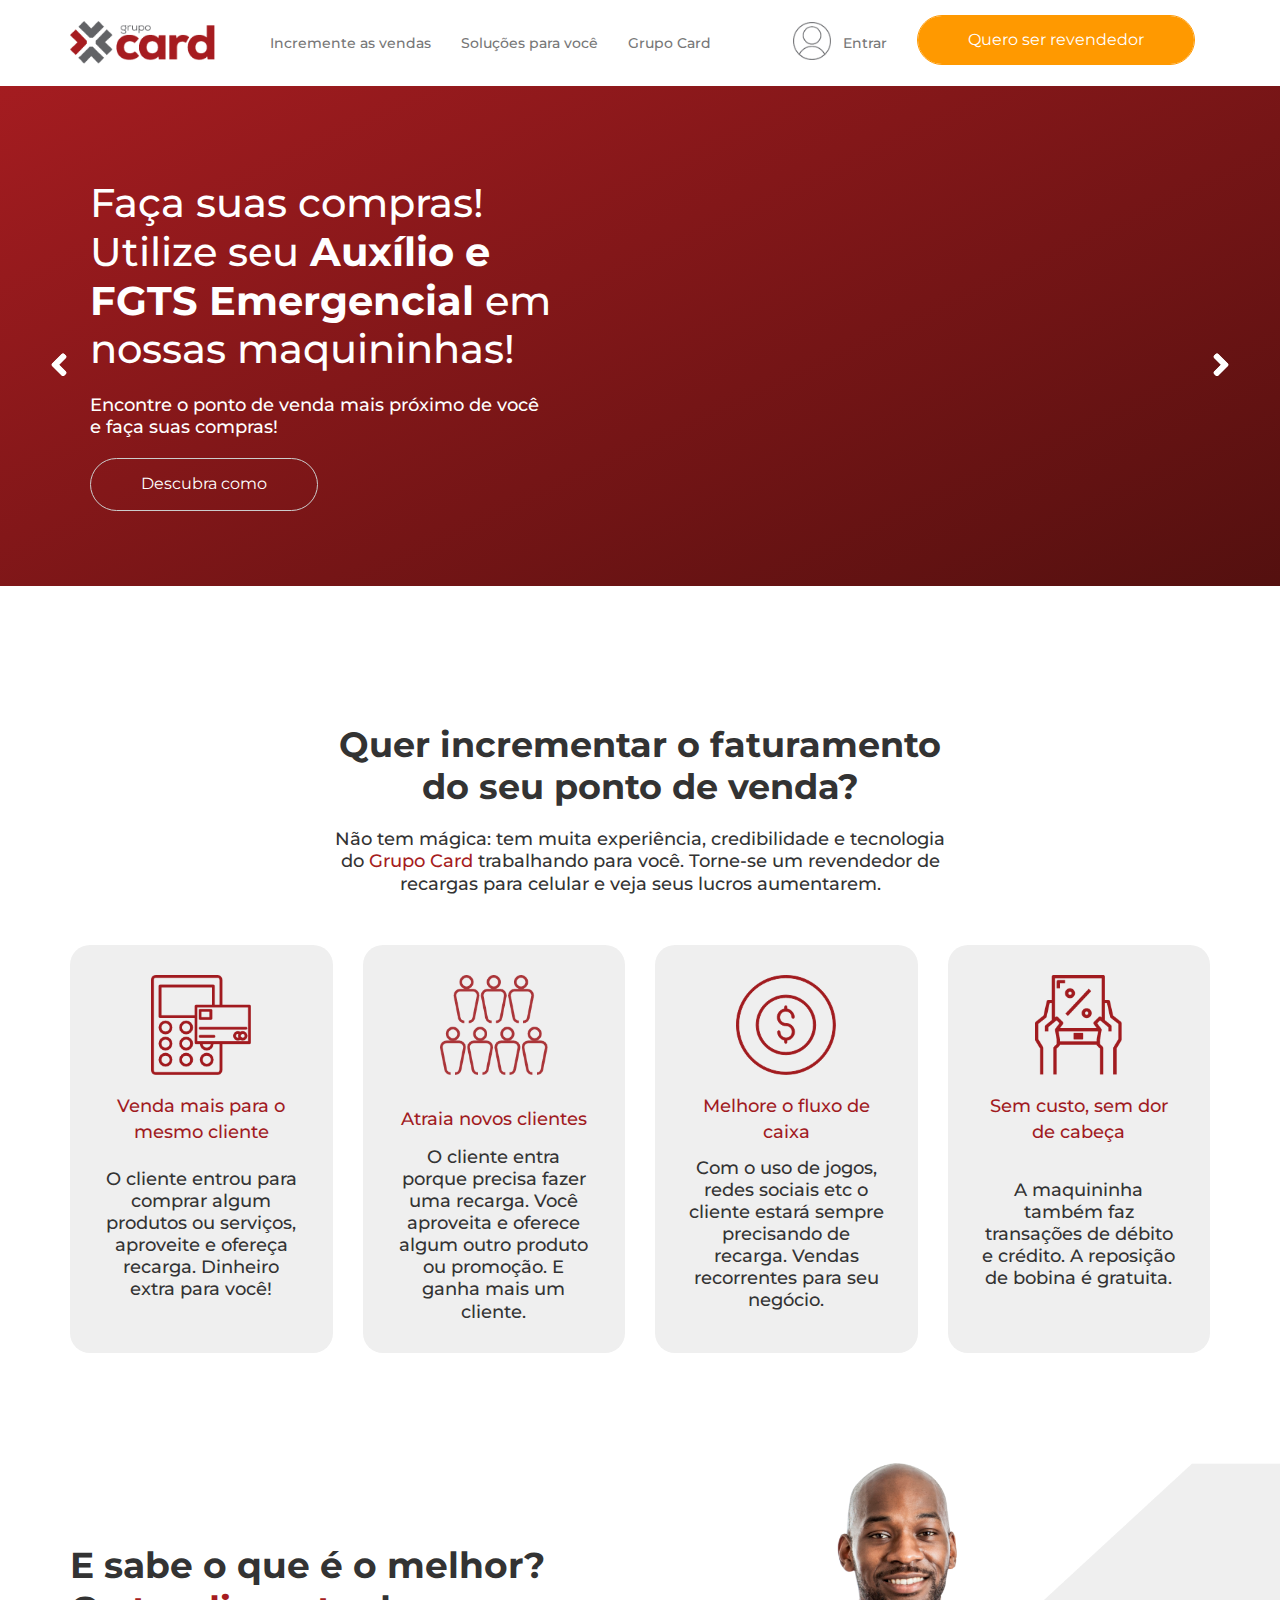
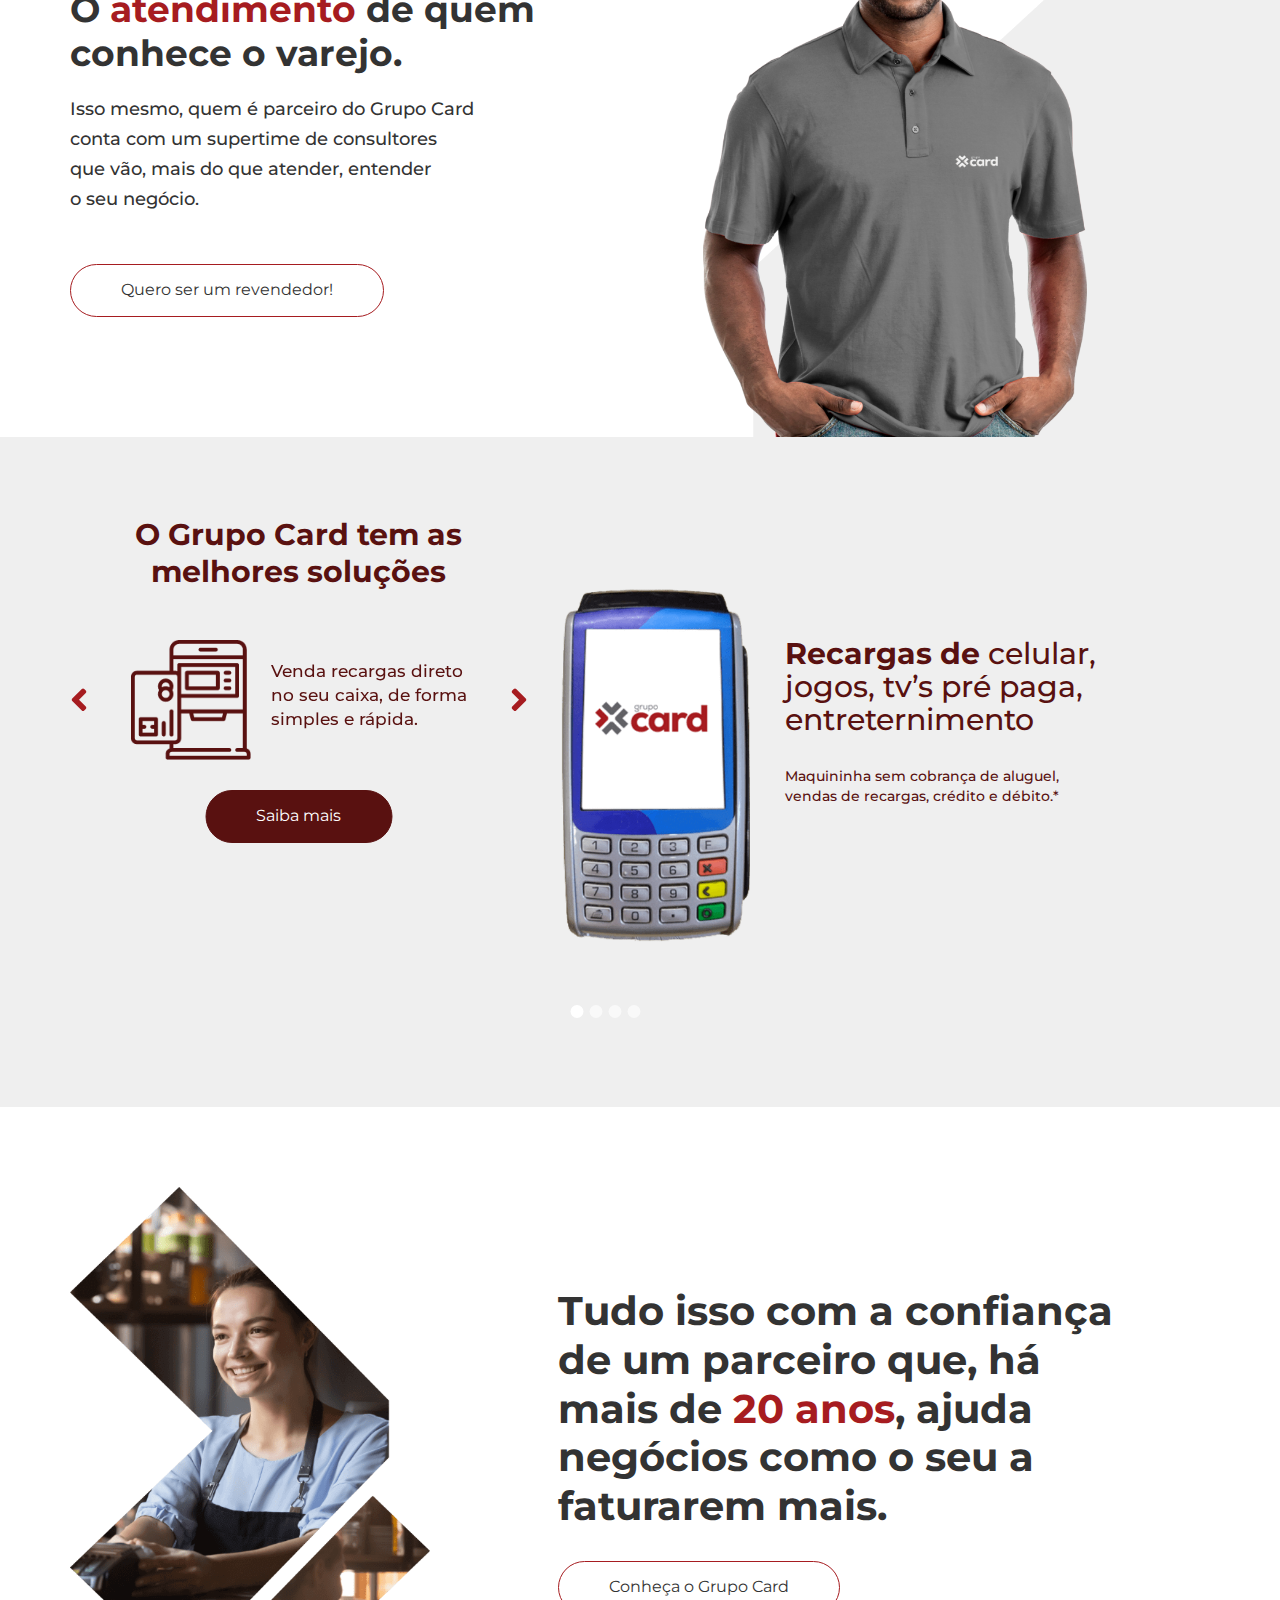
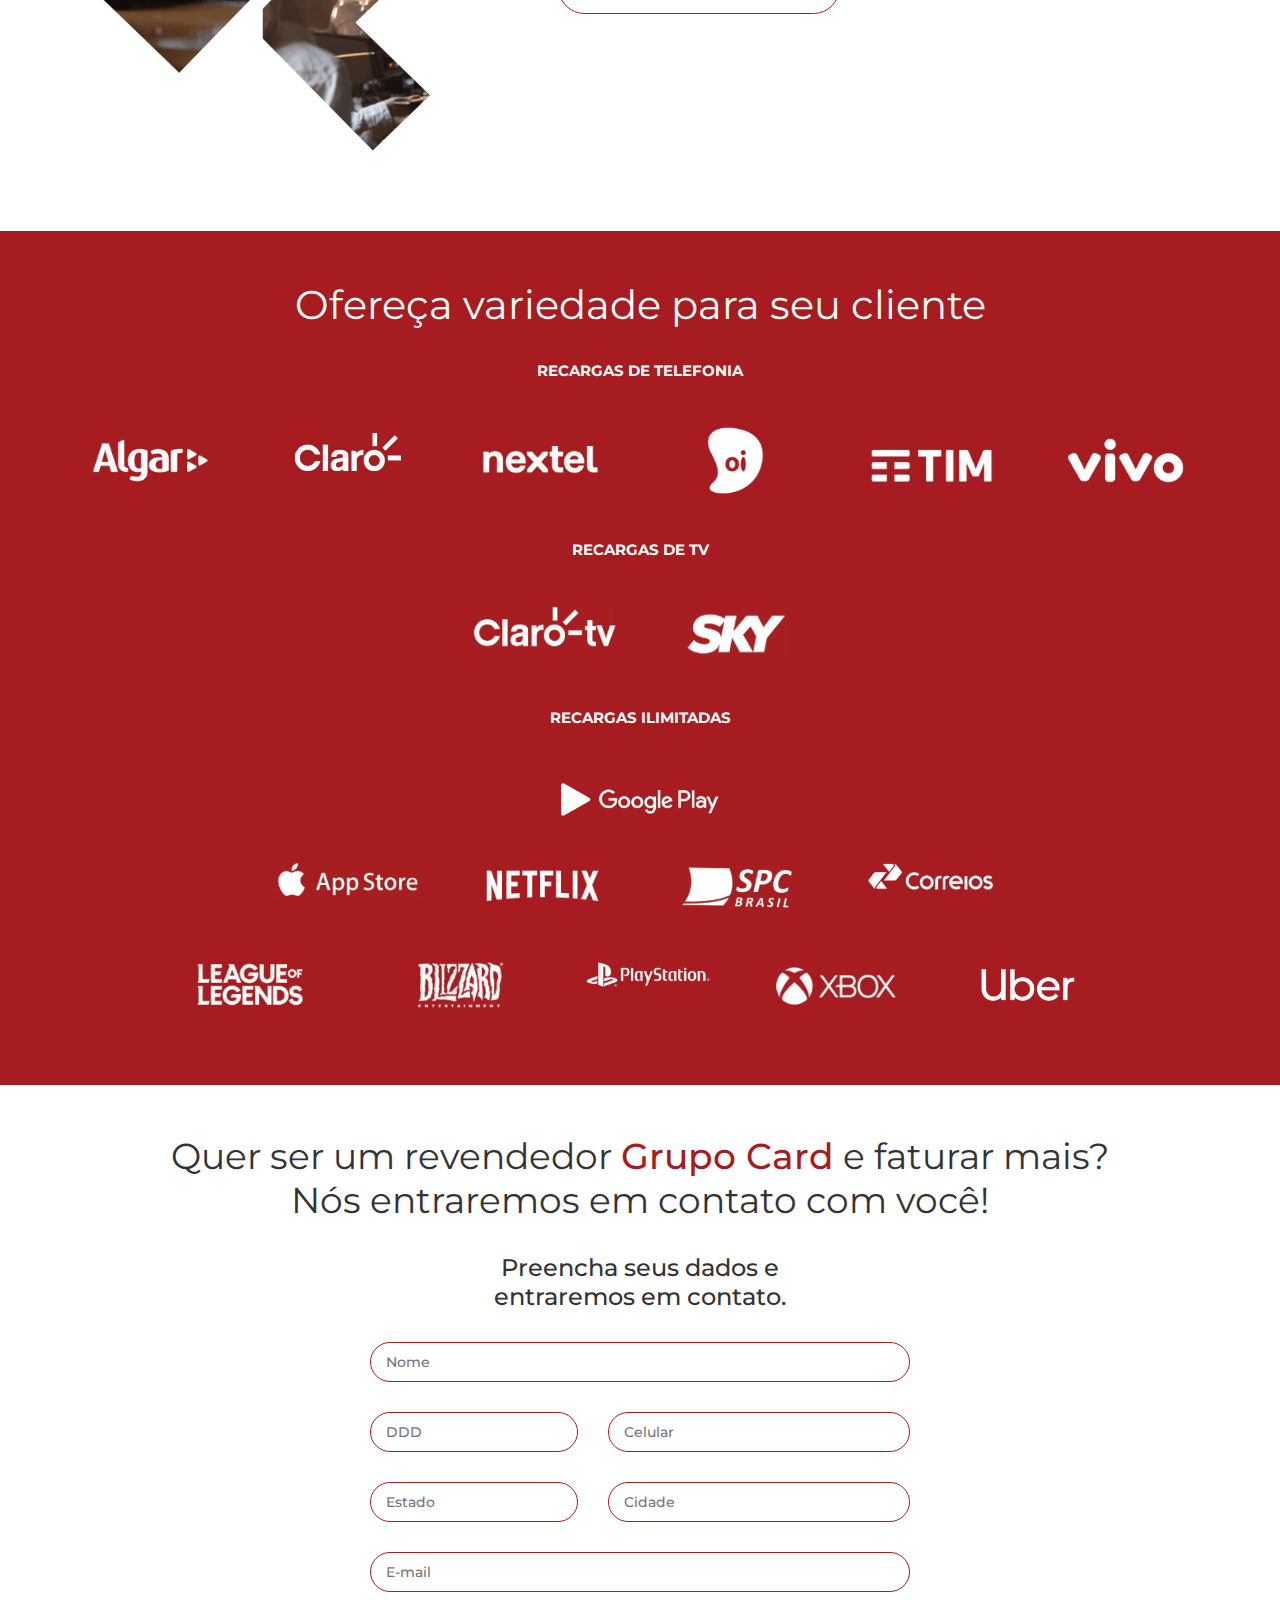
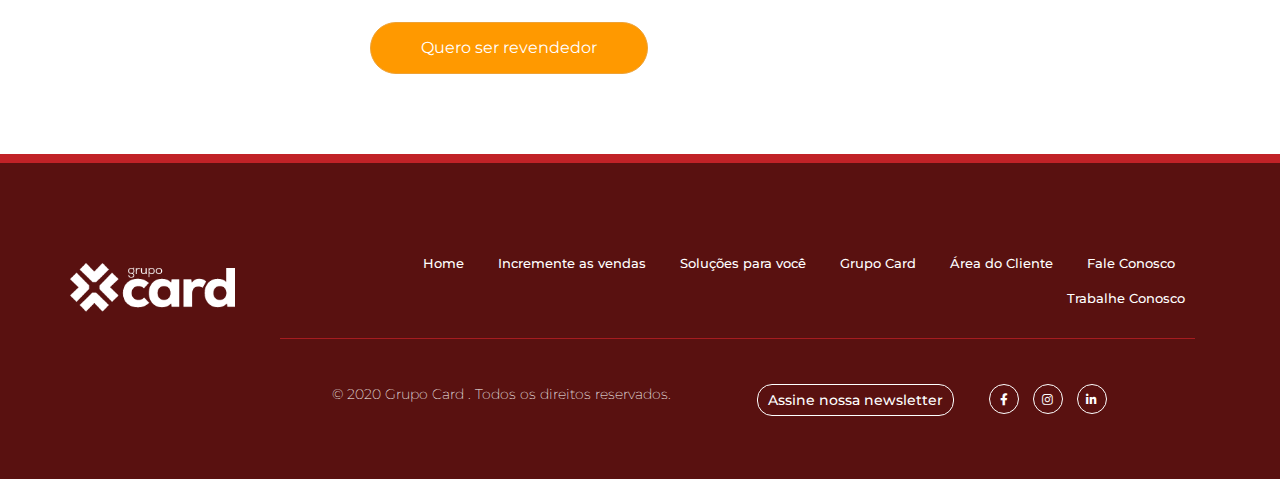
==== commit 71c9a07a: "Incluindo novos arquivos" ====
--- a/src/index.html
+++ b/src/index.html
@@ -10,13 +10,16 @@
     <link rel="stylesheet" href="https://cdnjs.cloudflare.com/ajax/libs/font-awesome/5.13.0/css/all.min.css">
     <link rel="stylesheet" href="https://maxcdn.bootstrapcdn.com/bootstrap/3.3.7/css/bootstrap.min.css">
     <link rel="stylesheet" href="https://cdnjs.cloudflare.com/ajax/libs/OwlCarousel2/2.3.4/assets/owl.carousel.min.css">
-    <link rel="stylesheet" href="https://cdnjs.cloudflare.com/ajax/libs/OwlCarousel2/2.3.4/assets/owl.theme.default.min.css">
+    <link rel="stylesheet"
+          href="https://cdnjs.cloudflare.com/ajax/libs/OwlCarousel2/2.3.4/assets/owl.theme.default.min.css">
     <link rel="stylesheet" href="arquivos/all.css">
     <link rel="shortcut icon" href="images/favicon.png" />
 
 </head>
+
 <body>
     <div class="site_wrapper">
+        <!-- Navegação -->
         <nav class="navbar navbar-default">
             <div class="container">
                 <div class="navbar-header">
@@ -27,63 +30,245 @@
                         <span class="icon-bar"></span>
                         <span class="icon-bar"></span>
                     </button>
-                    <a class="navbar-brand" href="">
-                        <img src="images/logo.png"="">
+                    <a class="navbar-brand" href="index.html">
+                        <img src="images/logo.png" alt="">
                     </a>
                 </div>
 
                 <div class="collapse navbar-collapse" id="bs-example-navbar-collapse-1">
                     <ul class="nav navbar-nav">
-                        <li id=menu-item-368 class="menu-item menu-item-type-custom menu-item-object-custom current-menu-item current_page_item menu-item-home menu-item-368">
-                            <a href=#quero_ser_revendedor aria-current=page>Incremente as vendas</a>
+                        <li id=menu-item-368
+                            class="menu-item menu-item-type-custom menu-item-object-custom current-menu-item current_page_item menu-item-home menu-item-368">
+                            <a href=index.html#quero_ser_revendedor aria-current=page>Incremente as vendas</a>
                         </li>
-                        <li id=menu-item-369 class="menu-item menu-item-type-custom menu-item-object-custom menu-item-has-children menu-item-369">
-                            <a href=#>Soluções para você</a><ul class=sub-menu>
-                                <li id=menu-item-371 class="menu-item menu-item-type-post_type menu-item-object-page menu-item-371">
+                        <li id=menu-item-369
+                            class="menu-item menu-item-type-custom menu-item-object-custom menu-item-has-children menu-item-369">
+                            <a href=#>Soluções para você</a>
+                            <ul class=sub-menu>
+                                <li id=menu-item-371
+                                    class="menu-item menu-item-type-post_type menu-item-object-page menu-item-371">
                                     <a href="maquininhas.html">Maquininhas</a>
                                 </li>
-                                <li id=menu-item-372 class="menu-item menu-item-type-post_type menu-item-object-page menu-item-372">
-                                    <a href="debito-e-credito">Debito e Crédito</a>
-                                </li>
-                                <li id=menu-item-373 class="menu-item menu-item-type-post_type menu-item-object-page menu-item-373">
-                                    <a href="recargas-de-celulares">Recargas de celulares</a>
-                                </li>
-                                <li id=menu-item-374 class="menu-item menu-item-type-post_type menu-item-object-page menu-item-374">
-                                    <a href="recargas-web-e-mobile">Recargas web e mobile</a>
+                                <li id=menu-item-372
+                                    class="menu-item menu-item-type-post_type menu-item-object-page menu-item-372">
+                                    <a href="debito-e-credito.html">Debito e Crédito</a>
+                                </li>
+                                <li id=menu-item-373
+                                    class="menu-item menu-item-type-post_type menu-item-object-page menu-item-373">
+                                    <a href="recarga-celular.html">Recargas de celulares</a>
+                                </li>
+                                <li id=menu-item-374
+                                    class="menu-item menu-item-type-post_type menu-item-object-page menu-item-374">
+                                    <a href="recarga-web.html">Recargas web e mobile</a>
                                 </li>
                             </ul>
                         </li>
-                        <li id=menu-item-370 class="menu-item menu-item-type-post_type menu-item-object-page menu-item-370">
-                            <a href="grupo-card">Grupo Card</a>
+                        <li id=menu-item-370
+                            class="menu-item menu-item-type-post_type menu-item-object-page menu-item-370">
+                            <a href="grupocard.html">Grupo Card</a>
                         </li>
-                    </ul><ul class="nav navbar-nav navbar-right">
-                        <li class=login><a href="/area-do-cliente/" target="_blank">Entrar</a></li>
-                        <li class="ser_revendedor"><a href="#quero_ser_revendedor" class="btn">Quero ser revendedor</a></li>
                     </ul>
+                    <ul class="nav navbar-nav navbar-right">
+                        <li class=login><a href="www.grupocard.com.br/area-do-cliente/" target="_blank">Entrar</a></li>
+                        <li class="ser_revendedor">
+                            <a href="index.html#quero_ser_revendedor" class="btn">
+                                Quero ser
+                                revendedor
+                            </a>
+                        </li>
+                    </ul>
                 </div>
             </div>
         </nav>
 
-        <div class="owl-carousel owl-banner">
-            <section class="banner" style="background-image: url(images/2020/07/banner_home-1-min.png), linear-gradient(155deg, rgba(164,28,32,1) 0%, rgba(84,16,15,1) 100%)">
-                <div class="container">
-                    <div class="row">
-                        <div class="item">
-                            <div class="col-xs-12 col-sm-8 col-md-6">
-                                <div class="conteudo">
-                                    <h1>
-                                        O que acha de aumentar <br class=hidden-xs>as vendas do seu <br class=hidden-xs>negócio sem nenhum <br class=hidden-xs><span>investimento adicional?</span>
-                                    </h1>
-                                    <p>
-                                        A Card será a parceira de confiança <br class=hidden-xs>para aumentar o seu faturamento.
-                                    </p>
-                                    <a href=/grupo-card/ class="btn btn-default">Descubra como</a>
-                                </div>
-                            </div>
-                        </div>
-                    </div>
-                </div>
-            </section>
+
+        <div class="owl-carousel owl-banner owl-loaded owl-drag">
+            <div class="owl-stage-outer">
+                <div class="owl-stage"
+                     style="transform: translate3d(-2560px, 0px, 0px); transition: all 1.5s ease 0s; width: 7680px;">
+                    <div class="owl-item cloned" style="width: 1280px;">
+                        <section class="banner"
+                                 style="background-image: url(https://grupocard.com.br/novo/wp-content/uploads/2020/07/banner_home_2-2.png), linear-gradient(155deg, rgba(164,28,32,1) 0%, rgba(84,16,15,1) 100%)">
+                            <div class="container">
+                                <div class="row">
+                                    <div class="item">
+                                        <div class="col-xs-12 col-sm-6 col-md-6 col-lg-7">
+                                            <div class="conteudo">
+                                                <h1>
+                                                    Faça suas compras! <br class="hidden-xs hidden-sm">Utilize seu
+                                                    <span>
+                                                        Auxílio e <br class="hidden-xs hidden-sm">FGTS Emergencial
+                                                    </span>em <br class="hidden-xs hidden-sm"> nossas maquininhas!
+                                                </h1>
+                                                <p>
+                                                    Encontre o ponto de venda mais próximo de você <br class="hidden-xs">
+                                                    e faça suas compras!
+                                                </p>
+                                                <a href="https://grupocard.com.br/novo/caixa-tem/"
+                                                   class="btn btn-default">Descubra como</a>
+                                            </div>
+                                        </div>
+                                    </div>
+                                </div>
+                            </div>
+                        </section>
+                    </div>
+                    <div class="owl-item cloned" style="width: 1280px;">
+                        <section class="banner"
+                                 style="background-image: url(https://grupocard.com.br/novo/wp-content/uploads/2020/07/banner_home-1-min.png), linear-gradient(155deg, rgba(164,28,32,1) 0%, rgba(84,16,15,1) 100%)">
+                            <div class="container">
+                                <div class="row">
+                                    <div class="item">
+                                        <div class="col-xs-12 col-sm-6 col-md-6 col-lg-7">
+                                            <div class="conteudo">
+                                                <h1>
+                                                    Aumente as vendas <br class="hidden-xs" hidden-md=""
+                                                                          hidden-lg"="">do <span>
+                                                        seu negócio <br class="hidden-xs"
+                                                                        hidden-sm"="">sem nenhum <br class="hidden-xs"
+                                                                                                     hidden-sm"=""> investimento adicional.
+                                                    </span>
+                                                </h1>
+                                                <p>
+                                                    A Card é a parceira de confiança <br class="hidden-xs">para aumentar
+                                                    o seu faturamento.
+                                                </p>
+                                                <a href="grupocard.html"
+                                                   class="btn btn-default">Descubra como</a>
+                                            </div>
+                                        </div>
+                                    </div>
+                                </div>
+                            </div>
+                        </section>
+                    </div>
+                    <div class="owl-item active" style="width: 1280px;">
+                        <section class="banner"
+                                 style="background-image: url(https://grupocard.com.br/novo/wp-content/uploads/2020/07/banner_home_2-2.png), linear-gradient(155deg, rgba(164,28,32,1) 0%, rgba(84,16,15,1) 100%)">
+                            <div class="container">
+                                <div class="row">
+                                    <div class="item">
+                                        <div class="col-xs-12 col-sm-6 col-md-6 col-lg-7">
+                                            <div class="conteudo">
+                                                <h1>
+                                                    Faça suas compras! <br class="hidden-xs hidden-sm">Utilize seu
+                                                    <span>
+                                                        Auxílio e <br class="hidden-xs hidden-sm">FGTS Emergencial
+                                                    </span>em <br class="hidden-xs hidden-sm"> nossas maquininhas!
+                                                </h1>
+                                                <p>
+                                                    Encontre o ponto de venda mais próximo de você <br class="hidden-xs">
+                                                    e faça suas compras!
+                                                </p>
+                                                <a href="https://grupocard.com.br/novo/caixa-tem/"
+                                                   class="btn btn-default">Descubra como</a>
+                                            </div>
+                                        </div>
+                                    </div>
+                                </div>
+                            </div>
+                        </section>
+                    </div>
+                    <div class="owl-item" style="width: 1280px;">
+                        <section class="banner"
+                                 style="background-image: url(https://grupocard.com.br/novo/wp-content/uploads/2020/07/banner_home-1-min.png), linear-gradient(155deg, rgba(164,28,32,1) 0%, rgba(84,16,15,1) 100%)">
+                            <div class="container">
+                                <div class="row">
+                                    <div class="item">
+                                        <div class="col-xs-12 col-sm-6 col-md-6 col-lg-7">
+                                            <div class="conteudo">
+                                                <h1>
+                                                    Aumente as vendas <br class="hidden-xs" hidden-md=""
+                                                                          hidden-lg"="">do <span>
+                                                        seu negócio <br class="hidden-xs"
+                                                                        hidden-sm"="">sem nenhum <br class="hidden-xs"
+                                                                                                     hidden-sm"=""> investimento adicional.
+                                                    </span>
+                                                </h1>
+                                                <p>
+                                                    A Card é a parceira de confiança <br class="hidden-xs">para aumentar
+                                                    o seu faturamento.
+                                                </p>
+                                                <a href="grupocard.html"
+                                                   class="btn btn-default">Descubra como</a>
+                                            </div>
+                                        </div>
+                                    </div>
+                                </div>
+                            </div>
+                        </section>
+                    </div>
+                    <div class="owl-item cloned" style="width: 1280px;">
+                        <section class="banner"
+                                 style="background-image: url(https://grupocard.com.br/novo/wp-content/uploads/2020/07/banner_home_2-2.png), linear-gradient(155deg, rgba(164,28,32,1) 0%, rgba(84,16,15,1) 100%)">
+                            <div class="container">
+                                <div class="row">
+                                    <div class="item">
+                                        <div class="col-xs-12 col-sm-6 col-md-6 col-lg-7">
+                                            <div class="conteudo">
+                                                <h1>
+                                                    Faça suas compras! <br class="hidden-xs hidden-sm">Utilize seu
+                                                    <span>
+                                                        Auxílio e <br class="hidden-xs hidden-sm">FGTS Emergencial
+                                                    </span>em <br class="hidden-xs hidden-sm"> nossas maquininhas!
+                                                </h1>
+                                                <p>
+                                                    Encontre o ponto de venda mais próximo de você <br class="hidden-xs">
+                                                    e faça suas compras!
+                                                </p>
+                                                <a href="https://grupocard.com.br/novo/caixa-tem/"
+                                                   class="btn btn-default">Descubra como</a>
+                                            </div>
+                                        </div>
+                                    </div>
+                                </div>
+                            </div>
+                        </section>
+                    </div>
+                    <div class="owl-item cloned" style="width: 1280px;">
+                        <section class="banner"
+                                 style="background-image: url(https://grupocard.com.br/novo/wp-content/uploads/2020/07/banner_home-1-min.png), linear-gradient(155deg, rgba(164,28,32,1) 0%, rgba(84,16,15,1) 100%)">
+                            <div class="container">
+                                <div class="row">
+                                    <div class="item">
+                                        <div class="col-xs-12 col-sm-6 col-md-6 col-lg-7">
+                                            <div class="conteudo">
+                                                <h1>
+                                                    Aumente as vendas <br class="hidden-xs" hidden-md=""
+                                                                          hidden-lg"="">do <span>
+                                                        seu negócio <br class="hidden-xs"
+                                                                        hidden-sm"="">sem nenhum <br class="hidden-xs"
+                                                                                                     hidden-sm"=""> investimento adicional.
+                                                    </span>
+                                                </h1>
+                                                <p>
+                                                    A Card é a parceira de confiança <br class="hidden-xs">para aumentar
+                                                    o seu faturamento.
+                                                </p>
+                                                <a href="grupocard.html"
+                                                   class="btn btn-default">Descubra como</a>
+                                            </div>
+                                        </div>
+                                    </div>
+                                </div>
+                            </div>
+                        </section>
+                    </div>
+                </div>
+            </div>
+            <div class="owl-nav">
+                <button type="button" role="presentation" class="owl-prev">
+                    <i class="fa fa-angle-left"
+                       aria-hidden="true"></i>
+                </button><button type="button" role="presentation" class="owl-next">
+                    <i class="fa fa-angle-right" aria-hidden="true"></i>
+                </button>
+            </div>
+            <div class="owl-dots">
+                <button role="button" class="owl-dot active"><span></span></button><button role="button" class="owl-dot">
+                    <span></span>
+                </button>
+            </div>
         </div>
 
         <section class=faturamento id=faturamento>
@@ -92,65 +277,110 @@
                     <div class=col-xs-12>
                         <h2 class="text-center">
                             Quer incrementar o faturamento<br class=hidden-xs>do seu ponto de venda?
-                        </h2><p class=text-center>
-                            Não tem mágica: tem muita experiência, credibilidade e tecnologia<br class=hidden-xs>do <strong>Grupo Card</strong> trabalhando para você. Torne-se um revendedor de<br class=hidden-xs>recargas para celular e veja seus lucros aumentarem.
+                        </h2>
+                        <p class=text-center>
+                            Não tem mágica: tem muita experiência, credibilidade e tecnologia<br class=hidden-xs>do
+                            <strong>Grupo Card</strong> trabalhando para você. Torne-se um revendedor de<br class=hidden-xs>recargas para celular e veja seus lucros aumentarem.
                         </p>
                     </div>
-                </div><div class="row itens">
+                </div>
+                <div class="row itens">
                     <div class="col-xs-12 col-sm-6 col-md-3">
                         <div class=item>
-                            <img src="images/2020/05/icone_maquina.png" alt="Icone de uma maquininha de crédito" class=center-block>
-                            <strong class=text-center>Venda mais para o mesmo cliente</strong><p class=text-center><small>O cliente entrou para comprar algum produtos ou serviços, aproveite e ofereça recarga. Dinheiro extra para você!</small></p>
-                        </div>
-                    </div><div class="col-xs-12 col-sm-6 col-md-3">
+                            <img src="images/2020/05/icone_maquina.png" alt="Icone de uma maquininha de crédito"
+                                 class=center-block>
+                            <strong class=text-center>Venda mais para o mesmo cliente</strong>
+                            <p class=text-center>
+                                <small>
+                                    O cliente entrou para comprar algum produtos ou serviços,
+                                    aproveite e ofereça recarga. Dinheiro extra para você!
+                                </small>
+                            </p>
+                        </div>
+                    </div>
+                    <div class="col-xs-12 col-sm-6 col-md-3">
                         <div class=item>
-                            <img src="images/2020/05/icone_clientes.png" alt="Icone representando clientes juntos" class=center-block>
-                            <strong class=text-center>Atraia novos clientes</strong><p class=text-center><small>O cliente entra porque precisa fazer uma recarga. Você aproveita e oferece algum outro produto ou promoção. E ganha mais um cliente.</small></p>
-                        </div>
-                    </div><div class="col-xs-12 col-sm-6 col-md-3">
+                            <img src="images/2020/05/icone_clientes.png" alt="Icone representando clientes juntos"
+                                 class=center-block>
+                            <strong class=text-center>Atraia novos clientes</strong>
+                            <p class=text-center>
+                                <small>
+                                    O cliente entra porque precisa fazer uma recarga. Você aproveita
+                                    e oferece algum outro produto ou promoção. E ganha mais um cliente.
+                                </small>
+                            </p>
+                        </div>
+                    </div>
+                    <div class="col-xs-12 col-sm-6 col-md-3">
                         <div class=item>
                             <img src="images/2020/05/icone_fluxo_caixa.png" alt="Icone de uma moeda" class=center-block>
-                            <strong class=text-center>Melhore o fluxo de caixa</strong><p class=text-center><small>Com o uso de jogos, redes sociais etc o cliente estará sempre precisando de recarga. Vendas recorrentes para seu negócio.</small></p>
-                        </div>
-                    </div><div class="col-xs-12 col-sm-6 col-md-3">
+                            <strong class=text-center>Melhore o fluxo de caixa</strong>
+                            <p class=text-center>
+                                <small>
+                                    Com o uso de jogos, redes sociais etc o cliente estará sempre
+                                    precisando de recarga. Vendas recorrentes para seu negócio.
+                                </small>
+                            </p>
+                        </div>
+                    </div>
+                    <div class="col-xs-12 col-sm-6 col-md-3">
                         <div class=item>
-                            <img src="images/2020/05/icone_sem_cuso.png" alt="Icone de um tablet com simbolo de porcentagem" class=center-block>
-                            <strong class=text-center>Sem custo, sem dor de cabeça</strong><p class=text-center><small>A maquininha também faz transações de débito e crédito. A reposição de bobina é gratuita.</small></p>
-                        </div>
-                    </div>
-                </div>
-            </div>
-        </section><section class=revendedor>
+                            <img src="images/2020/05/icone_sem_cuso.png"
+                                 alt="Icone de um tablet com simbolo de porcentagem" class=center-block>
+                            <strong class=text-center>Sem custo, sem dor de cabeça</strong>
+                            <p class=text-center>
+                                <small>
+                                    A maquininha também faz transações de débito e crédito. A
+                                    reposição de bobina é gratuita.
+                                </small>
+                            </p>
+                        </div>
+                    </div>
+                </div>
+            </div>
+        </section>
+
+        <section class=revendedor>
             <div class=container>
                 <div class=row>
                     <div class="col-xs-12 col-md-6">
                         <h3>
                             E sabe o que é o melhor? <br class=hidden-xs>O <span>atendimento</span> de quem <br class=hidden-xs>conhece o varejo.
-                        </h3><p>
-                            Isso mesmo, quem é parceiro do Grupo Card <br class=hidden-xs>conta com um supertime de consultores<br class=hidden-xs> que vão, mais do que atender, entender<br class=hidden-xs> o seu negócio.
+                        </h3>
+                        <p>
+                            Isso mesmo, quem é parceiro do Grupo Card <br class=hidden-xs>conta com um supertime de
+                            consultores<br class=hidden-xs> que vão, mais do que atender, entender<br class=hidden-xs> o
+                            seu negócio.
                         </p><a href=#quero_ser_revendedor class="btn btn-default">Quero ser um revendedor!</a>
-                    </div><div class="col-xs-12 hidden-sm hidden-md hidden-lg foto">
+                    </div>
+                    <div class="col-xs-12 hidden-sm hidden-md hidden-lg foto">
                         <img src=images/2020/07/revendedor2-min.png class=img-responsive>
                     </div>
                 </div>
             </div>
-        </section><section class=maquina>
+        </section>
+
+        <section class=maquina>
             <div class=container>
                 <div class=row>
                     <div class="col-xs-12 col-sm-8 col-md-5">
-                        <h4 class="text-center">O Grupo Card tem as melhores soluções</h4><div class="owl-carousel owl-itens">
+                        <h4 class="text-center">O Grupo Card tem as melhores soluções</h4>
+                        <div class="owl-carousel owl-itens">
                             <div class=item data-bg=images/2020/06/bg_1.png>
                                 <div>
-                                    <img src=images/2020/06/Grupo-72.png><p>
+                                    <img src=images/2020/06/Grupo-72.png>
+                                    <p>
                                         Venda recargas direto<br>
                                         no seu caixa, de forma<br>
                                         simples e rápida.
                                     </p>
                                 </div>
                                 <a href=/maquininhas/ class="btn btn-default hidden-xs">Saiba mais</a>
-                            </div><div class=item data-bg=images/2020/07/bg_2-2.jpg>
+                            </div>
+                            <div class=item data-bg=images/2020/07/bg_2-2.jpg>
                                 <div>
-                                    <img src=images/2020/06/Grupo-71.png><p>
+                                    <img src=images/2020/06/Grupo-71.png>
+                                    <p>
                                         Acompanhe suas<br>
                                         vendas e também faça<br>
                                         vendas de recarga <br>
@@ -158,18 +388,22 @@
                                     </p>
                                 </div>
                                 <a href=/recargas-web-e-mobile/ class="btn btn-default hidden-xs">Saiba mais</a>
-                            </div><div class=item data-bg=images/2020/07/bg_3-1.jpg>
+                            </div>
+                            <div class=item data-bg=images/2020/07/bg_3-1.jpg>
                                 <div>
-                                    <img src=images/2020/07/icone_smartphone.png><p>
+                                    <img src=images/2020/07/icone_smartphone.png>
+                                    <p>
                                         Tenha mobilidade e<br>
                                         venda recargas direto<br>
                                         no seu celular.
                                     </p>
                                 </div>
                                 <a href=/recargas-web-e-mobile/ class="btn btn-default hidden-xs">Saiba mais</a>
-                            </div><div class=item data-bg=images/2020/07/bg_4-3.jpg>
+                            </div>
+                            <div class=item data-bg=images/2020/07/bg_4-3.jpg>
                                 <div>
-                                    <img src=images/2020/07/icone_sim_card-1.png><p>
+                                    <img src=images/2020/07/icone_sim_card-1.png>
+                                    <p>
                                         Você também pode<br>
                                         vender chips das<br>
                                         operadores, e ter um<br>
@@ -179,126 +413,178 @@
                                 <a href=/recargas-de-celulares/ class="btn btn-default hidden-xs">Saiba mais</a>
                             </div>
                         </div>
-                    </div><div class="col-xs-12 col-sm-4 col-md-7">
+                    </div>
+                    <div class="col-xs-12 col-sm-4 col-md-7">
                         <div id=conteudo0 class=conteudo style="display: none;">
                             <div class=row>
                                 <div class="col-xs-4 col-sm-6 col-sm-offset-3 col-md-4 col-md-offset-0">
                                     <img src=images/2020/07/maquininha_touch-min.png class=img-responsive>
-                                </div><div class="col-xs-8 col-sm-12 col-md-6">
-                                    <h5><strong>Recargas de</strong> celular, jogos, tv&#8217;s pré paga, entreternimento</h5><p>Maquininha sem cobrança de aluguel, vendas de recargas, crédito e débito.*</p><a href=/maquininhas/ class="btn btn-default hidden-sm hidden-md hidden-lg">Saiba mais</a>
-                                </div>
-                            </div>
-                        </div><div id=conteudo1 class=conteudo style="display: none;">
+                                </div>
+                                <div class="col-xs-8 col-sm-12 col-md-6">
+                                    <h5>
+                                        <strong>Recargas de</strong> celular, jogos, tv&#8217;s pré paga,
+                                        entreternimento
+                                    </h5>
+                                    <p>Maquininha sem cobrança de aluguel, vendas de recargas, crédito e débito.*</p><a href=/maquininhas/ class="btn btn-default hidden-sm hidden-md hidden-lg">
+                                        Saiba
+                                        mais
+                                    </a>
+                                </div>
+                            </div>
+                        </div>
+                        <div id=conteudo1 class=conteudo style="display: none;">
                             <div class=row>
                                 <div class="col-xs-12 col-md-8 col-md-offset-4">
                                     <h5>
-                                        <span class=realce>Acompanhe</span> suas <br class="hidden-xs hidden-sm">vendas e faça recargas <br class="hidden-xs hidden-sm">pelo computador
-                                    </h5><a href=/recargas-web-e-mobile/ class="btn btn-default hidden-sm hidden-md hidden-lg">Saiba mais</a>
-                                </div>
-                            </div>
-                        </div><div id=conteudo2 class=conteudo style="display: none;">
+                                        <span class=realce>Acompanhe</span> suas <br class="hidden-xs hidden-sm">vendas
+                                        e faça recargas <br class="hidden-xs hidden-sm">pelo computador
+                                    </h5><a href=/recargas-web-e-mobile/
+                                            class="btn btn-default hidden-sm hidden-md hidden-lg">Saiba mais</a>
+                                </div>
+                            </div>
+                        </div>
+                        <div id=conteudo2 class=conteudo style="display: none;">
                             <div class=row>
                                 <div class="col-xs-12 col-md-8 col-md-offset-4">
                                     <h5>
                                         <span class=realce>Recargas de</span> celular, <br class="hidden-xs hidden-sm">jogos, tv&#8217;s pré paga, entreternimento
-                                    </h5><a href=/recargas-web-e-mobile/ class="btn btn-default hidden-sm hidden-md hidden-lg">Saiba mais</a>
-                                </div>
-                            </div>
-                        </div><div id=conteudo3 class=conteudo style="display: none;">
+                                    </h5><a href=/recargas-web-e-mobile/
+                                            class="btn btn-default hidden-sm hidden-md hidden-lg">Saiba mais</a>
+                                </div>
+                            </div>
+                        </div>
+                        <div id=conteudo3 class=conteudo style="display: none;">
                             <div class=row>
                                 <div class="col-xs-12 col-md-8 col-md-offset-4">
                                     <h5>
                                         <span class=realce>Ofereça recargas</span> das principais operadoras
-                                    </h5><p>
+                                    </h5>
+                                    <p>
                                         <img class=img-responsive src=images/2020/07/operadoras.png>
-                                    </p><a href=/recargas-de-celulares/ class="btn btn-default hidden-sm hidden-md hidden-lg">Saiba mais</a>
-                                </div>
-                            </div>
-                        </div>
-                    </div>
-                </div>
-            </div>
-        </section><section class=sobre>
+                                    </p><a href=/recargas-de-celulares/
+                                           class="btn btn-default hidden-sm hidden-md hidden-lg">Saiba mais</a>
+                                </div>
+                            </div>
+                        </div>
+                    </div>
+                </div>
+            </div>
+        </section>
+
+        <section class=sobre>
             <div class=container>
                 <div class=row>
                     <div class="col-xs-12 col-sm-5 col-md-4">
                         <img src=images/2020/07/sobre-min.png class="img-responsive center-block">
-                    </div><div class="col-xs-12 col-sm-6 col-sm-offset-1 col-md-7 col-md-offset-1">
+                    </div>
+                    <div class="col-xs-12 col-sm-6 col-sm-offset-1 col-md-7 col-md-offset-1">
                         <p>
-                            Tudo isso com a confiança <br class=hidden-xs>de um parceiro que, há<br class=hidden-xs>mais de <strong class=color-red>20 anos</strong>, ajuda<br class=hidden-xs>negócios como o seu a <br class=hidden-xs>faturarem mais.
+                            Tudo isso com a confiança <br class=hidden-xs>de um parceiro que, há<br class=hidden-xs>mais
+                            de <strong class=color-red>20 anos</strong>, ajuda<br class=hidden-xs>negócios como o seu a
+                            <br class=hidden-xs>faturarem mais.
                         </p>
                         <a href=/grupo-card class="btn btn-default">Conheça o Grupo Card</a>
                     </div>
                 </div>
             </div>
-        </section><section class=recargas>
+        </section>
+
+        <section class=recargas>
             <div class=container>
                 <div class=row>
                     <div class=col-xs-12>
-                        <h5 class="text-center">Ofereça variedade para seu cliente</h5><p class=text-center>RECARGAS DE TELEFONIA</p>
-                    </div><div class="col-xs-6 col-sm-4 col-md-2">
+                        <h5 class="text-center">Ofereça variedade para seu cliente</h5>
+                        <p class=text-center>RECARGAS DE TELEFONIA</p>
+                    </div>
+                    <div class="col-xs-6 col-sm-4 col-md-2">
                         <img src=images/2020/07/algar.png class="img-responsive center-block">
-                    </div><div class="col-xs-6 col-sm-4 col-md-2">
+                    </div>
+                    <div class="col-xs-6 col-sm-4 col-md-2">
                         <img src=images/2020/07/claro-1.png class="img-responsive center-block">
-                    </div><div class="col-xs-6 col-sm-4 col-md-2">
+                    </div>
+                    <div class="col-xs-6 col-sm-4 col-md-2">
                         <img src=images/2020/07/nextel.png class="img-responsive center-block">
-                    </div><div class="col-xs-6 col-sm-4 col-md-2">
+                    </div>
+                    <div class="col-xs-6 col-sm-4 col-md-2">
                         <img src=images/2020/07/oi-1.png class="img-responsive center-block">
-                    </div><div class="col-xs-6 col-sm-4 col-md-2">
+                    </div>
+                    <div class="col-xs-6 col-sm-4 col-md-2">
                         <img src=images/2020/07/tim-1.png class="img-responsive center-block">
-                    </div><div class="col-xs-6 col-sm-4 col-md-2">
+                    </div>
+                    <div class="col-xs-6 col-sm-4 col-md-2">
                         <img src=images/2020/07/vivo-1.png class="img-responsive center-block">
                     </div>
-                </div><div class=row>
+                </div>
+                <div class=row>
                     <div class=col-xs-12>
                         <p class=text-center>RECARGAS DE TV</p>
-                    </div><div class="col-xs-6 col-sm-3 col-md-2 col-sm-offset-3 col-md-offset-4">
+                    </div>
+                    <div class="col-xs-6 col-sm-3 col-md-2 col-sm-offset-3 col-md-offset-4">
                         <img src=images/2020/07/claro-tv.png class="img-responsive center-block">
-                    </div><div class="col-xs-6 col-sm-3 col-md-2 ">
+                    </div>
+                    <div class="col-xs-6 col-sm-3 col-md-2 ">
                         <img src=images/2020/07/sky.png class="img-responsive center-block">
                     </div>
-                </div><div class=row>
+                </div>
+                <div class=row>
                     <div class=col-xs-12>
                         <p class=text-center>RECARGAS ILIMITADAS</p>
-                    </div><div class="col-xs-12 col-sm-2 col-sm-offset-5 col-md-2 col-md-offset-5">
+                    </div>
+                    <div class="col-xs-12 col-sm-2 col-sm-offset-5 col-md-2 col-md-offset-5">
                         <img src=images/2020/07/google_play_bigger.png class="img-responsive center-block bigger">
                     </div>
-                </div><div class=row>
+                </div>
+                <div class=row>
                     <div class="col-xs-6 col-sm-2 col-md-2 col-sm-offset-2 col-md-offset-2 ">
                         <img src=images/2020/07/app_store.png class="img-responsive center-block">
-                    </div><div class="col-xs-6 col-sm-2 col-md-2  ">
+                    </div>
+                    <div class="col-xs-6 col-sm-2 col-md-2  ">
                         <img src=images/2020/07/netflix-1.png class="img-responsive center-block">
-                    </div><div class="col-xs-6 col-sm-2 col-md-2  ">
+                    </div>
+                    <div class="col-xs-6 col-sm-2 col-md-2  ">
                         <img src=images/2020/07/spc.png class="img-responsive center-block">
-                    </div><div class="col-xs-6 col-sm-2 col-md-2  ">
+                    </div>
+                    <div class="col-xs-6 col-sm-2 col-md-2  ">
                         <img src=images/2020/07/correios.png class="img-responsive center-block">
                     </div>
-                </div><div class=row>
+                </div>
+                <div class=row>
                     <div class="col-xs-6 col-sm-2 col-md-2 col-sm-offset-1 col-md-offset-1">
                         <img src=images/2020/07/league_of_legends-1.png class="img-responsive center-block">
-                    </div><div class="col-xs-6 col-sm-2 col-md-2 ">
+                    </div>
+                    <div class="col-xs-6 col-sm-2 col-md-2 ">
                         <img src=images/2020/07/blizzard.png class="img-responsive center-block">
-                    </div><div class="col-xs-6 col-sm-2 col-md-2 ">
+                    </div>
+                    <div class="col-xs-6 col-sm-2 col-md-2 ">
                         <img src=images/2020/07/play.png class="img-responsive center-block">
-                    </div><div class="col-xs-6 col-sm-2 col-md-2 ">
+                    </div>
+                    <div class="col-xs-6 col-sm-2 col-md-2 ">
                         <img src=images/2020/07/xbox.png class="img-responsive center-block">
-                    </div><div class="col-xs-6 col-sm-2 col-md-2 ">
+                    </div>
+                    <div class="col-xs-6 col-sm-2 col-md-2 ">
                         <img src=images/2020/07/uber-1.png class="img-responsive center-block">
                     </div>
                 </div>
             </div>
-        </section><section class=contato id=quero_ser_revendedor>
+        </section>
+
+        <section class=contato id=quero_ser_revendedor>
             <div class=container>
                 <div class=row>
                     <div class=col-xs-12>
                         <h6 class="text-center">
-                            Quer ser um revendedor <span class=color-red>Grupo Card</span> e faturar mais? <br>Nós entraremos em contato com você!
-                        </h6><p class=text-center>Preencha seus dados e <br>entraremos em contato.</p>
-                    </div>
-                </div><div class="col-xs-12 col-sm-8 col-sm-offset-2 col-md-6 col-md-offset-3">
+                            Quer ser um revendedor <span class=color-red>Grupo Card</span> e faturar mais? <br>Nós
+                            entraremos em contato com você!
+                        </h6>
+                        <p class=text-center>Preencha seus dados e <br>entraremos em contato.</p>
+                    </div>
+                </div>
+                <div class="col-xs-12 col-sm-8 col-sm-offset-2 col-md-6 col-md-offset-3">
                     <div class=row>
                         <div role= form class=wpcf7 id=wpcf7-f20-o1 lang=pt-BR dir=ltr>
-                            <div class=screen-reader-response role=alert aria-live=polite></div><form action=/grupocard/#wpcf7-f20-o1 method=post class="wpcf7-form init" novalidate=novalidate>
+                            <div class=screen-reader-response role=alert aria-live=polite></div>
+                            <form action=/grupocard/#wpcf7-f20-o1 method=post class="wpcf7-form init"
+                                  novalidate=novalidate>
                                 <div style="display: none;">
                                     <input type=hidden name=_wpcf7 value=20>
                                     <input type=hidden name=_wpcf7_version value=5.2>
@@ -307,73 +593,110 @@
                                     <input type=hidden name=_wpcf7_container_post value=0>
                                     <input type=hidden name=_wpcf7_posted_data_hash value>
                                     <input type=hidden name=_wpcf7_recaptcha_response value>
-                                </div><div class="col-xs-12 form-group">
+                                </div>
+                                <div class="col-xs-12 form-group">
                                     <span class="wpcf7-form-control-wrap your-name">
-                                        <input type=text name=your-name value size=40 class="wpcf7-form-control wpcf7-text wpcf7-validates-as-required" aria-required=true aria-invalid=false placeholder=Nome>
+                                        <input type=text name=your-name value size=40
+                                               class="wpcf7-form-control wpcf7-text wpcf7-validates-as-required"
+                                               aria-required=true aria-invalid=false placeholder=Nome>
                                     </span>
-                                </div><div class="col-xs-4 col-sm-5 form-group">
+                                </div>
+                                <div class="col-xs-4 col-sm-5 form-group">
                                     <span class="wpcf7-form-control-wrap your-ddd">
-                                        <input type=tel name=your-ddd value size=40 class="wpcf7-form-control wpcf7-text wpcf7-tel wpcf7-validates-as-required wpcf7-validates-as-tel" aria-required=true aria-invalid=false placeholder=DDD>
+                                        <input type=tel name=your-ddd value size=40
+                                               class="wpcf7-form-control wpcf7-text wpcf7-tel wpcf7-validates-as-required wpcf7-validates-as-tel"
+                                               aria-required=true aria-invalid=false placeholder=DDD>
                                     </span>
-                                </div><div class="col-xs-8 col-sm-7 form-group">
+                                </div>
+                                <div class="col-xs-8 col-sm-7 form-group">
                                     <span class="wpcf7-form-control-wrap your-cel">
-                                        <input type=tel name=your-cel value size=40 class="wpcf7-form-control wpcf7-text wpcf7-tel wpcf7-validates-as-required wpcf7-validates-as-tel" aria-required=true aria-invalid=false placeholder=Celular>
+                                        <input type=tel name=your-cel value size=40
+                                               class="wpcf7-form-control wpcf7-text wpcf7-tel wpcf7-validates-as-required wpcf7-validates-as-tel"
+                                               aria-required=true aria-invalid=false placeholder=Celular>
                                     </span>
-                                </div><div class="col-xs-12 col-sm-5 form-group">
+                                </div>
+                                <div class="col-xs-12 col-sm-5 form-group">
                                     <span class="wpcf7-form-control-wrap estado">
-                                        <input type=text name=estado value size=40 class="wpcf7-form-control wpcf7-text wpcf7-validates-as-required" aria-required=true aria-invalid=false placeholder=Estado>
+                                        <input type=text name=estado value size=40
+                                               class="wpcf7-form-control wpcf7-text wpcf7-validates-as-required"
+                                               aria-required=true aria-invalid=false placeholder=Estado>
                                     </span>
-                                </div><div class="col-xs-12 col-sm-7 form-group">
+                                </div>
+                                <div class="col-xs-12 col-sm-7 form-group">
                                     <span class="wpcf7-form-control-wrap cidade">
-                                        <input type=text name=cidade value size=40 class="wpcf7-form-control wpcf7-text wpcf7-validates-as-required" aria-required=true aria-invalid=false placeholder=Cidade>
+                                        <input type=text name=cidade value size=40
+                                               class="wpcf7-form-control wpcf7-text wpcf7-validates-as-required"
+                                               aria-required=true aria-invalid=false placeholder=Cidade>
                                     </span>
-                                </div><div class="col-xs-12 form-group">
+                                </div>
+                                <div class="col-xs-12 form-group">
                                     <span class="wpcf7-form-control-wrap your-email">
-                                        <input type=email name=your-email value size=40 class="wpcf7-form-control wpcf7-text wpcf7-email wpcf7-validates-as-required wpcf7-validates-as-email" aria-required=true aria-invalid=false placeholder=E-mail>
+                                        <input type=email name=your-email value size=40
+                                               class="wpcf7-form-control wpcf7-text wpcf7-email wpcf7-validates-as-required wpcf7-validates-as-email"
+                                               aria-required=true aria-invalid=false placeholder=E-mail>
                                     </span>
-                                </div><div class=col-xs-12>
-                                    <input type=submit value="Quero ser revendedor" class="wpcf7-form-control wpcf7-submit btn btn-warning">
-                                </div><div class=clearfix></div><div class=wpcf7-response-output role=alert aria-hidden=true></div>
+                                </div>
+                                <div class=col-xs-12>
+                                    <input type=submit value="Quero ser revendedor"
+                                           class="wpcf7-form-control wpcf7-submit btn btn-warning">
+                                </div>
+                                <div class=clearfix></div>
+                                <div class=wpcf7-response-output role=alert aria-hidden=true></div>
                             </form>
                         </div>
                     </div>
                 </div>
             </div>
-        </section><footer>
+        </section>
+
+        <!-- footer -->
+        <footer>
             <div class=container>
                 <div class=row>
                     <div class="col-xs-12 col-md-2">
-                        <img src="images/logo_footer.png?x83259&amp;v=10" class="img-responsive footer-logo">
-                    </div><div class="col-xs-12 col-md-10">
+                        <img src="images/logo_footer.png" class="img-responsive footer-logo">
+                    </div>
+                    <div class="col-xs-12 col-md-10">
                         <div class=col-xs-12>
                             <ul id=menu-menu-rodape class="list-unstyled menu-footer">
-                                <li id=menu-item-365 class="menu-item menu-item-type-post_type menu-item-object-page menu-item-home current-menu-item page_item page-item-7 current_page_item menu-item-365">
-                                    <a href=/ aria-current=page>Home</a>
-                                </li>
-                                <li id=menu-item-366 class="menu-item menu-item-type-custom menu-item-object-custom current-menu-item current_page_item menu-item-home menu-item-366">
-                                    <a href=/#quero_ser_revendedor aria-current=page>Incremente as vendas</a>
-                                </li>
-                                <li id=menu-item-367 class="menu-item menu-item-type-post_type menu-item-object-page menu-item-367">
-                                    <a href=/maquininhas />Soluções para você</a>
-                                </li>
-                                <li id=menu-item-364 class="menu-item menu-item-type-post_type menu-item-object-page menu-item-364">
-                                    <a href=/grupo-card />Grupo Card</a>
-                                </li>
-                                <li id=menu-item-363 class="menu-item menu-item-type-custom menu-item-object-custom menu-item-363">
-                                    <a href=/area-do-cliente />Área do Cliente</a>
-                                </li>
-                                <li id=menu-item-361 class="menu-item menu-item-type-post_type menu-item-object-page menu-item-361">
-                                    <a href=/contato />Fale Conosco</a>
-                                </li>
-                                <li id=menu-item-362 class="menu-item menu-item-type-custom menu-item-object-custom menu-item-362">
-                                    <a target=_blank rel="noopener noreferrer" href=https://grupocard.pandape.com.br />Trabalhe Conosco</a>
+                                <li id=menu-item-365
+                                    class="menu-item menu-item-type-post_type menu-item-object-page menu-item-home current-menu-item page_item page-item-7 current_page_item menu-item-365">
+                                    <a href="index.html" aria-current=page>Home</a>
+                                </li>
+                                <li id=menu-item-366
+                                    class="menu-item menu-item-type-custom menu-item-object-custom current-menu-item current_page_item menu-item-home menu-item-366">
+                                    <a href="index.html#quero_ser_revendedor" aria-current=page>Incremente as vendas</a>
+                                </li>
+                                <li id=menu-item-367
+                                    class="menu-item menu-item-type-post_type menu-item-object-page menu-item-367">
+                                    <a href="maquininhas.html" />Soluções para você</a>
+                                </li>
+                                <li id=menu-item-364
+                                    class="menu-item menu-item-type-post_type menu-item-object-page menu-item-364">
+                                    <a href="grupocard.html" />Grupo Card</a>
+                                </li>
+                                <li id=menu-item-363
+                                    class="menu-item menu-item-type-custom menu-item-object-custom menu-item-363">
+                                    <a href="www.grupcoard.com.br/area-do-cliente/" />Área do Cliente</a>
+                                </li>
+                                <li id=menu-item-361
+                                    class="menu-item menu-item-type-post_type menu-item-object-page menu-item-361">
+                                    <a href="contato.html" />Fale Conosco</a>
+                                </li>
+                                <li id=menu-item-362
+                                    class="menu-item menu-item-type-custom menu-item-object-custom menu-item-362">
+                                    <a target=_blank rel="noopener noreferrer"
+                                       href=https://grupocard.pandape.com.br />Trabalhe Conosco</a>
                                 </li>
                             </ul>
-                        </div><div class="col-xs-12 col-md-6 text-left atendimento-footer">
+                        </div>
+                        <div class="col-xs-12 col-md-6 text-left atendimento-footer">
                             <p class=text-center>© 2020 Grupo Card . Todos os direitos reservados.</p>
-                        </div><div class="col-xs-12 col-md-3 text-center">
+                        </div>
+                        <div class="col-xs-12 col-md-3 text-center">
                             <a class=newsletter href=javascript:void(0)>Assine nossa newsletter</a>
-                        </div><div class="col-xs-12 col-md-3">
+                        </div>
+                        <div class="col-xs-12 col-md-3">
                             <ul class="list-unstyled list-inline redes-sociais">
                                 <li>
                                     <a href=https://www.facebook.com/grupocardoficial/ target=_blank>
@@ -395,7 +718,9 @@
                     </div>
                 </div>
             </div>
-        </footer><div>
+        </footer>
+
+        <!-- <div>
             <div class=container>
                 <div class="col-xs-12 copyright">
                     <p class=text-center>
@@ -403,21 +728,28 @@
                             <small>
                                 Designed by
                             </small>
-                            <img src=images/ili.png width=20="Agência Ili - Marketing Digital: SEO, Links Patrocinados, Facebook Ads e outros" title="Agência Ili - Marketing Digital: SEO, Links Patrocinados, Facebook Ads e outros">
+                            <img src=images/ili.png
+                                width=20="Agência Ili - Marketing Digital: SEO, Links Patrocinados, Facebook Ads e outros"
+                                title="Agência Ili - Marketing Digital: SEO, Links Patrocinados, Facebook Ads e outros">
                         </a>
                     </p>
                 </div>
             </div>
-        </div><div class=blur></div><div class=popup_newsletter>
-            <div class= title>
+        </div> -->
+        <div class=blur></div>
+        <div class=popup_newsletter>
+            <div class="title">
                 <span class=close>X</span>
                 <img src=images/logo.png>
-            </div><div class=content>
+            </div>
+            <div class=content>
                 <h3>
                     Cadastre-se e receba
                     <strong>nossa newsletter</strong>
-                </h3><div role= form class=wpcf7 id=wpcf7-f133-o2 lang=pt-BR dir=ltr>
-                    <div class=screen-reader-response role=alert aria-live=polite></div><form action=/grupocard/#wpcf7-f133-o2 method=post class="wpcf7-form init" novalidate=novalidate>
+                </h3>
+                <div role="form" class="wpcf7" id="wpcf7-f133-o2" lang=pt-BR dir=ltr>
+                    <div class=screen-reader-response role=alert aria-live=polite></div>
+                    <form action=/grupocard/#wpcf7-f133-o2 method=post class="wpcf7-form init" novalidate=novalidate>
                         <div style="display: none;">
                             <input type=hidden name=_wpcf7 value=133>
                             <input type=hidden name=_wpcf7_version value=5.2>
@@ -426,13 +758,19 @@
                             <input type=hidden name=_wpcf7_container_post value=0>
                             <input type=hidden name=_wpcf7_posted_data_hash value>
                             <input type=hidden name=_wpcf7_recaptcha_response value>
-                        </div><p>
+                        </div>
+                        <p>
                             <span class="wpcf7-form-control-wrap your-name">
-                                <input type=text name=your-name value size=40 class="wpcf7-form-control wpcf7-text wpcf7-validates-as-required" aria-required=true aria-invalid=false placeholder=Nome>
+                                <input type=text name=your-name value size=40
+                                       class="wpcf7-form-control wpcf7-text wpcf7-validates-as-required" aria-required=true
+                                       aria-invalid=false placeholder=Nome>
                             </span><span class="wpcf7-form-control-wrap your-email">
-                                <input type=email name=your-email value size=40 class="wpcf7-form-control wpcf7-text wpcf7-email wpcf7-validates-as-required wpcf7-validates-as-email" aria-required=true aria-invalid=false placeholder=Email>
+                                <input type=email name=your-email value size=40
+                                       class="wpcf7-form-control wpcf7-text wpcf7-email wpcf7-validates-as-required wpcf7-validates-as-email"
+                                       aria-required=true aria-invalid=false placeholder=Email>
                             </span><input type=submit value=Cadastrar class="wpcf7-form-control wpcf7-submit">
-                        </p><div class=wpcf7-response-output role=alert aria-hidden=true></div>
+                        </p>
+                        <div class=wpcf7-response-output role=alert aria-hidden=true></div>
                     </form>
                 </div>
             </div>
@@ -441,6 +779,7 @@
     <script src=https://code.jquery.com/jquery-3.4.1.min.js></script>
     <script src=https://maxcdn.bootstrapcdn.com/bootstrap/3.3.7/js/bootstrap.min.js></script>
     <script src=https://cdnjs.cloudflare.com/ajax/libs/OwlCarousel2/2.3.4/owl.carousel.min.js></script>
+
     <script>
         var width = $(window).width();
 
@@ -549,4 +888,5 @@
         _stq.push(['view', { v: 'ext', j: '1:8.7.1', blog: '180303642', post: '7', tz: '0', srv: 'dev-ili.com.br' }]);
         _stq.push(['clickTrackerInit', '180303642', '7']);</script>-->
 </body>
+
 </html>